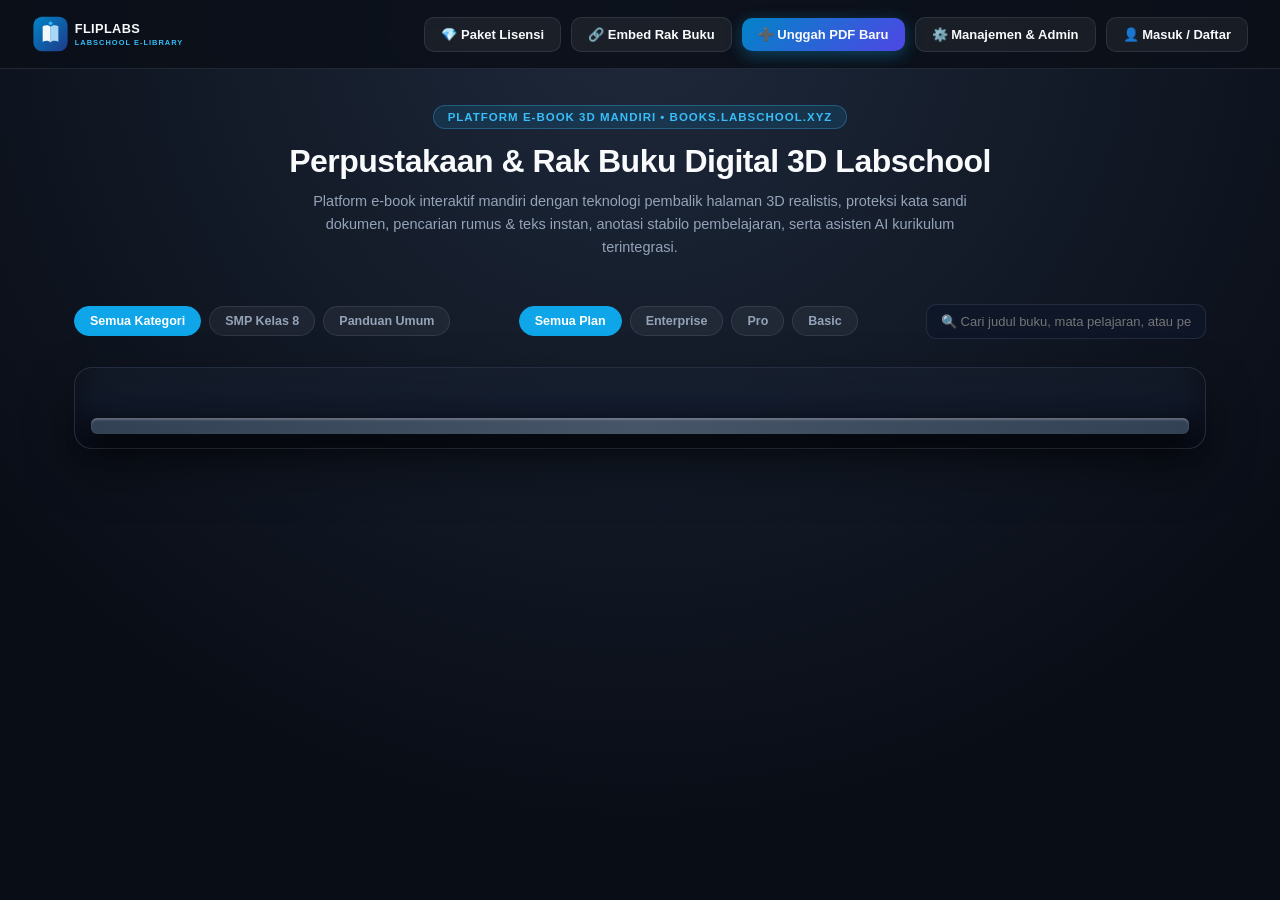
==== bookcase/index.html @ 1fd03205 "fix(viewer,auth): glitch-free 4-layer diagonal paper curl flip engine, add SD5 Matematika book (#p=6" ====
<!DOCTYPE html>
<html lang="id">
<head>
  <meta charset="UTF-8">
  <meta name="viewport" content="width=device-width, initial-scale=1.0">
  <title>FlipLabs — Rak Buku Digital 3D Interaktif Labschool (books.labschool.xyz)</title>
  <link rel="stylesheet" href="/bookcase/bookcase.css">
</head>
<body>

  <!-- Top Navbar -->
  <nav class="navbar">
    <div style="display:flex;align-items:center;gap:12px;">
      <img src="/viewer/assets/branding/labschool-logo.svg" alt="FlipLabs" style="height:40px;">
    </div>
    <div class="nav-actions">
      <button class="btn" onclick="document.getElementById('licenseModal').classList.add('open')">
        💎 Paket Lisensi
      </button>
      <button class="btn" onclick="openEmbedShelf()">
        🔗 Embed Rak Buku
      </button>
      <button class="btn btn-primary" onclick="triggerUploadBook()">
        ➕ Unggah PDF Baru
      </button>
      <a href="/admin" class="btn" id="navAdminBtn">
        ⚙️ Manajemen & Admin
      </a>
      <button id="navAuthBtn" class="btn" onclick="openAuthModal('login')">
        👤 Masuk / Daftar
      </button>
    </div>
  </nav>

  <!-- Hero Section -->
  <section class="hero">
    <span class="hero-tag">PLATFORM E-BOOK 3D MANDIRI • BOOKS.LABSCHOOL.XYZ</span>
    <h1>Perpustakaan & Rak Buku Digital 3D Labschool</h1>
    <p>
      Platform e-book interaktif mandiri dengan teknologi pembalik halaman 3D realistis, proteksi kata sandi dokumen,
      pencarian rumus & teks instan, anotasi stabilo pembelajaran, serta asisten AI kurikulum terintegrasi.
    </p>
  </section>

  <!-- Filter & Search Controls -->
  <section class="filter-bar">
    <div class="filter-pills">
      <button class="pill active" data-cat="ALL">Semua Kategori</button>
      <button class="pill" data-cat="SMP Kelas 8">SMP Kelas 8</button>
      <button class="pill" data-cat="Panduan Umum">Panduan Umum</button>
    </div>

    <div class="filter-pills">
      <button class="pill active" data-tier="ALL">Semua Plan</button>
      <button class="pill" data-tier="enterprise">Enterprise</button>
      <button class="pill" data-tier="pro">Pro</button>
      <button class="pill" data-tier="basic">Basic</button>
    </div>

    <div class="search-box">
      <input id="shelfSearch" type="text" placeholder="🔍 Cari judul buku, mata pelajaran, atau penulis...">
    </div>
  </section>

  <!-- 3D Virtual Bookshelf -->
  <main class="bookcase-container">
    <div id="shelfGrid" class="shelf-row"></div>
  </main>

  <!-- Login & Registration Modal -->
  <div id="authModal" class="modal-overlay">
    <div class="modal-box" style="max-width:440px;">
      <div style="display:flex;justify-content:space-between;align-items:center;margin-bottom:14px;">
        <h3 id="authModalTitle">👤 Masuk Akun FlipLabs</h3>
        <button class="btn" style="padding:4px 10px;" onclick="document.getElementById('authModal').classList.remove('open')">✕</button>
      </div>

      <div id="authRequirementBanner" style="display:none;margin-bottom:14px;padding:10px 12px;border-radius:9px;background:rgba(234,179,8,0.14);border:1px solid rgba(234,179,8,0.4);color:#fde047;font-size:12px;line-height:1.45;"></div>

      <!-- Auth Mode Switcher Tabs -->
      <div style="display:grid;grid-template-columns:1fr 1fr;gap:8px;margin-bottom:16px;">
        <button id="tabBtnLogin" class="btn btn-primary" style="justify-content:center;" onclick="switchAuthTab('login')">Masuk (Login)</button>
        <button id="tabBtnRegister" class="btn" style="justify-content:center;" onclick="switchAuthTab('register')">Daftar Baru</button>
      </div>

      <!-- Login Form -->
      <form id="loginForm">
        <div class="form-row">
          <label>Alamat Email</label>
          <input id="loginEmail" type="email" class="form-control" placeholder="labsdul@gmail.com" required>
        </div>
        <div class="form-row">
          <label>Kata Sandi</label>
          <input id="loginPassword" type="password" class="form-control" placeholder="••••••••" required>
        </div>
        <div id="loginStatus" style="font-size:12px;color:#f87171;margin-bottom:10px;"></div>
        <button type="submit" class="btn btn-primary" style="width:100%;justify-content:center;padding:11px;">
          🔐 Masuk ke FlipLabs
        </button>
      </form>

      <!-- Registration Form -->
      <form id="registerForm" style="display:none;">
        <div class="form-row">
          <label>Nama Lengkap</label>
          <input id="regName" type="text" class="form-control" placeholder="Nama Guru / Siswa" required>
        </div>
        <div class="form-row">
          <label>Alamat Email Sekolah / Pribadi</label>
          <input id="regEmail" type="email" class="form-control" placeholder="nama@labschool.sch.id" required>
        </div>
        <div style="display:grid;grid-template-columns:1fr 1fr;gap:10px;">
          <div class="form-row">
            <label>Peran (Role)</label>
            <select id="regRole" class="form-control">
              <option value="siswa">Siswa (Plan Basic)</option>
              <option value="guru">Guru / Pengajar (Plan Pro)</option>
            </select>
          </div>
          <div class="form-row">
            <label>Unit Labschool</label>
            <input id="regUnit" type="text" class="form-control" value="SMP Labschool Jakarta">
          </div>
        </div>
        <div class="form-row">
          <label>Kata Sandi (Minimal 6 Karakter)</label>
          <input id="regPassword" type="password" class="form-control" placeholder="Minimal 6 karakter" required>
        </div>
        <div id="regStatus" style="font-size:12px;color:#f87171;margin-bottom:10px;"></div>
        <button type="submit" class="btn btn-primary" style="width:100%;justify-content:center;padding:11px;">
          ✨ Daftar & Aktifkan Akun
        </button>
      </form>
    </div>
  </div>

  <!-- Upload & Convert PDF Modal -->
  <div id="uploadModal" class="modal-overlay">
    <div class="modal-box">
      <div style="display:flex;justify-content:space-between;align-items:center;margin-bottom:16px;">
        <h3>📤 Unggah PDF & Konversi ke Flipbook 3D</h3>
        <button class="btn" style="padding:4px 10px;" onclick="document.getElementById('uploadModal').classList.remove('open')">✕</button>
      </div>
      <form id="uploadForm">
        <div class="form-row">
          <label>File Dokumen PDF</label>
          <input id="pdfFile" type="file" accept="application/pdf" class="form-control" required>
        </div>
        <div class="form-row">
          <label>Judul Buku Digital</label>
          <input id="upTitle" type="text" class="form-control" placeholder="Contoh: Buku Paket Matematika SMP Kelas 8" required>
        </div>
        <div style="display:grid;grid-template-columns:1fr 1fr;gap:12px;">
          <div class="form-row">
            <label>Penulis / Tim Penyusun</label>
            <input id="upAuthor" type="text" class="form-control" value="Tim Guru Labschool">
          </div>
          <div class="form-row">
            <label>Kategori / Kelas</label>
            <input id="upCategory" type="text" class="form-control" value="SMP Kelas 8">
          </div>
        </div>
        <div style="display:grid;grid-template-columns:1fr 1fr;gap:12px;">
          <div class="form-row">
            <label>Mata Pelajaran</label>
            <input id="upSubject" type="text" class="form-control" value="Matematika">
          </div>
          <div class="form-row">
            <label>Tingkat Lisensi Fitur (Plan)</label>
            <select id="upTier" class="form-control">
              <option value="enterprise">ENTERPRISE (Full + AI Tutor + DRM)</option>
              <option value="pro">PRO (Guru + Stabilo + FlipShot + Download)</option>
              <option value="basic">BASIC (Siswa Baca 3D Standar - No Download)</option>
            </select>
          </div>
        </div>
        <div class="form-row">
          <label>🔒 Kata Sandi Proteksi Buku (Opsional — Kosongkan jika buku publik)</label>
          <input id="upPassword" type="text" class="form-control" placeholder="Contoh: UJIAN2026 (Kosongkan bila tanpa password)">
        </div>
        <div id="uploadStatus" style="font-size:12.5px;color:#38bdf8;margin:10px 0;"></div>
        <div style="display:flex;justify-content:flex-end;gap:10px;margin-top:14px;">
          <button type="button" class="btn" onclick="document.getElementById('uploadModal').classList.remove('open')">Batal</button>
          <button id="btnSubmitUpload" type="submit" class="btn btn-primary">🚀 Proses & Terbitkan Flipbook</button>
        </div>
      </form>
    </div>
  </div>

  <!-- Embed Modal -->
  <div id="embedModal" class="modal-overlay">
    <div class="modal-box">
      <div style="display:flex;justify-content:space-between;align-items:center;margin-bottom:14px;">
        <h3 id="embedModalTitle">🔗 Sematkan ke Moodle LMS</h3>
        <button class="btn" style="padding:4px 10px;" onclick="document.getElementById('embedModal').classList.remove('open')">✕</button>
      </div>
      <div class="form-row">
        <label>Tautan Langsung (Direct URL):</label>
        <input id="embedDirectUrl" type="text" class="form-control" readonly>
      </div>
      <div class="form-row">
        <label>Kode HTML Iframe (Moodle Page / Label / Book Resource):</label>
        <textarea id="embedIframeCode" class="form-control" rows="3" readonly style="font-family:monospace;color:#38bdf8;"></textarea>
      </div>
      <div style="display:flex;justify-content:flex-end;gap:8px;">
        <button class="btn btn-primary" onclick="navigator.clipboard.writeText(document.getElementById('embedIframeCode').value); alert('Kode Iframe berhasil disalin!')">
          📋 Salin Kode Iframe
        </button>
      </div>
    </div>
  </div>

  <!-- License Comparison Modal -->
  <div id="licenseModal" class="modal-overlay">
    <div class="modal-box" style="max-width:680px;">
      <div style="display:flex;justify-content:space-between;align-items:center;margin-bottom:12px;">
        <h3>💎 Matriks Lisensi Fitur FlipLabs</h3>
        <button class="btn" style="padding:4px 10px;" onclick="document.getElementById('licenseModal').classList.remove('open')">✕</button>
      </div>
      <table class="license-table">
        <thead>
          <tr>
            <th>Fitur Viewer & Platform</th>
            <th>BASIC</th>
            <th>PRO</th>
            <th>ENTERPRISE</th>
          </tr>
        </thead>
        <tbody>
          <tr><td>3D Page Flip + Efek Suara Kertas</td><td>✅ Ya</td><td>✅ Ya</td><td>✅ Ya</td></tr>
          <tr><td>Daftar Isi (TOC) & Galeri Thumbnail</td><td>✅ Ya</td><td>✅ Ya</td><td>✅ Ya</td></tr>
          <tr><td>Full-Text Search + Sorot Kata Kuning</td><td>✅ Ya</td><td>✅ Ya</td><td>✅ Ya</td></tr>
          <tr><td>Proteksi Buku dengan Kata Sandi</td><td>❌ Tidak</td><td>✅ Aktif</td><td>✅ Aktif</td></tr>
          <tr><td>Stabilo, Pena Coretan & Penanda Buku</td><td>❌ Terkunci</td><td>✅ Aktif</td><td>✅ Aktif</td></tr>
          <tr><td>FlipShot (Potong Gambar Halaman PNG)</td><td>❌ Terkunci</td><td>✅ Aktif</td><td>✅ Aktif</td></tr>
          <tr><td>Download PDF Asli & Cetak Dokumen</td><td>❌ Dinonaktifkan</td><td>✅ Aktif</td><td>✅ Aktif + DRM</td></tr>
          <tr><td>AI Book Tutor (Tanya Jawab Isi Buku)</td><td>❌ Terkunci</td><td>❌ Terkunci</td><td>✅ Aktif (Unlimited)</td></tr>
          <tr><td>Domain Whitelist Lock (*.labschool.xyz)</td><td>❌ Publik</td><td>🟡 Standar</td><td>✅ Ketat + Watermark</td></tr>
        </tbody>
      </table>
    </div>
  </div>

  <script src="/bookcase/bookcase.js"></script>
</body>
</html>
---- bookcase/bookcase.css ----
:root {
  --bg-main: #0b0f19;
  --card-bg: rgba(30, 41, 59, 0.72);
  --border-subtle: rgba(148, 163, 184, 0.16);
  --text-light: #f8fafc;
  --text-dim: #94a3b8;
  --brand-primary: #0ea5e9;
  --brand-secondary: #6366f1;
}

* {
  box-sizing: border-box;
  margin: 0;
  padding: 0;
}

body {
  background: radial-gradient(circle at 50% 0%, #1e293b 0%, #090d16 75%);
  color: var(--text-light);
  font-family: 'Inter', -apple-system, BlinkMacSystemFont, 'Segoe UI', Roboto, sans-serif;
  min-height: 100vh;
}

/* Navbar */
.navbar {
  position: sticky;
  top: 0;
  z-index: 100;
  background: rgba(11, 15, 25, 0.88);
  backdrop-filter: blur(14px);
  border-bottom: 1px solid var(--border-subtle);
  padding: 14px 32px;
  display: flex;
  align-items: center;
  justify-content: space-between;
  flex-wrap: wrap;
  gap: 14px;
}

.nav-actions {
  display: flex;
  align-items: center;
  gap: 10px;
}

.btn {
  background: rgba(255,255,255,0.06);
  border: 1px solid var(--border-subtle);
  color: var(--text-light);
  padding: 9px 16px;
  border-radius: 10px;
  font-size: 13px;
  font-weight: 600;
  cursor: pointer;
  display: inline-flex;
  align-items: center;
  gap: 8px;
  transition: all 0.2s;
  text-decoration: none;
}
.btn:hover {
  border-color: var(--brand-primary);
  background: rgba(14, 165, 233, 0.15);
}
.btn-primary {
  background: linear-gradient(135deg, #0284c7, #4f46e5);
  border: none;
  box-shadow: 0 4px 16px rgba(14, 165, 233, 0.35);
}
.btn-primary:hover {
  opacity: 0.94;
  transform: translateY(-1px);
}

/* Hero Banner */
.hero {
  max-width: 1240px;
  margin: 0 auto;
  padding: 36px 24px 20px;
  text-align: center;
}
.hero-tag {
  display: inline-block;
  padding: 5px 14px;
  border-radius: 999px;
  font-size: 11.5px;
  font-weight: 700;
  letter-spacing: 1px;
  background: rgba(14, 165, 233, 0.14);
  color: #38bdf8;
  border: 1px solid rgba(56, 189, 248, 0.3);
  margin-bottom: 14px;
}
.hero h1 {
  font-size: 32px;
  font-weight: 800;
  letter-spacing: -0.5px;
  margin-bottom: 10px;
}
.hero p {
  color: var(--text-dim);
  max-width: 680px;
  margin: 0 auto 24px;
  font-size: 14.5px;
  line-height: 1.6;
}

/* Filter & Search Bar */
.filter-bar {
  max-width: 1180px;
  margin: 0 auto 28px;
  padding: 0 24px;
  display: flex;
  align-items: center;
  justify-content: space-between;
  flex-wrap: wrap;
  gap: 12px;
}

.filter-pills {
  display: flex;
  gap: 8px;
  flex-wrap: wrap;
}
.pill {
  background: rgba(255,255,255,0.05);
  border: 1px solid var(--border-subtle);
  color: var(--text-dim);
  padding: 7px 15px;
  border-radius: 999px;
  font-size: 12.5px;
  font-weight: 600;
  cursor: pointer;
  transition: all 0.2s;
}
.pill.active, .pill:hover {
  background: var(--brand-primary);
  color: #fff;
  border-color: var(--brand-primary);
}

.search-box {
  position: relative;
  min-width: 280px;
}
.search-box input {
  width: 100%;
  background: rgba(15, 23, 42, 0.85);
  border: 1px solid var(--border-subtle);
  color: #fff;
  padding: 9px 14px;
  border-radius: 10px;
  font-size: 13px;
  outline: none;
}
.search-box input:focus {
  border-color: var(--brand-primary);
}

/* 3D Virtual Bookshelf Container */
.bookcase-container {
  max-width: 1180px;
  margin: 0 auto 60px;
  padding: 0 24px;
}

.shelf-row {
  position: relative;
  background: linear-gradient(180deg, rgba(30, 41, 59, 0.35) 0%, rgba(15, 23, 42, 0.78) 100%);
  border: 1px solid var(--border-subtle);
  border-radius: 18px;
  padding: 36px 32px 44px;
  display: grid;
  grid-template-columns: repeat(auto-fill, minmax(230px, 1fr));
  gap: 32px;
  box-shadow: inset 0 -18px 32px rgba(0,0,0,0.45), 0 20px 50px rgba(0,0,0,0.4);
}

/* Realistic Wooden/Metallic 3D Shelf Ledge at Bottom */
.shelf-row::after {
  content: "";
  position: absolute;
  left: 16px;
  right: 16px;
  bottom: 14px;
  height: 16px;
  background: linear-gradient(90deg, #334155 0%, #475569 50%, #334155 100%);
  border-radius: 6px;
  box-shadow: 0 10px 22px rgba(0,0,0,0.85), inset 0 2px 2px rgba(255,255,255,0.22);
}

/* 3D Book Card on Shelf */
.book-item {
  display: flex;
  flex-direction: column;
  align-items: center;
  position: relative;
  z-index: 2;
}

.book-3d-wrap {
  width: 168px;
  height: 238px;
  perspective: 1000px;
  margin-bottom: 16px;
  cursor: pointer;
}

.book-3d-cover {
  width: 100%;
  height: 100%;
  position: relative;
  transform-style: preserve-3d;
  transform: rotateY(-12deg);
  transition: transform 0.35s cubic-bezier(0.22, 1, 0.36, 1), box-shadow 0.35s ease;
  box-shadow: -10px 12px 24px rgba(0,0,0,0.65);
  border-radius: 3px 6px 6px 3px;
}

.book-3d-wrap:hover .book-3d-cover {
  transform: rotateY(0deg) translateY(-8px) scale(1.04);
  box-shadow: 0 20px 38px rgba(14, 165, 233, 0.35);
}

.book-3d-cover img {
  width: 100%;
  height: 100%;
  object-fit: cover;
  border-radius: 3px 6px 6px 3px;
  border: 1px solid rgba(255,255,255,0.18);
  display: block;
}

/* Book Spine & Pages 3D Edge */
.book-3d-cover::before {
  content: "";
  position: absolute;
  top: 0;
  bottom: 0;
  left: 0;
  width: 12px;
  background: linear-gradient(90deg, rgba(0,0,0,0.55), rgba(255,255,255,0.18), transparent);
  z-index: 3;
  border-radius: 3px 0 0 3px;
}
.book-3d-cover::after {
  content: "";
  position: absolute;
  top: 3px;
  bottom: 3px;
  right: -7px;
  width: 7px;
  background: repeating-linear-gradient(to right, #f8fafc 0px, #cbd5e1 1px, #e2e8f0 2px);
  border-radius: 0 2px 2px 0;
  box-shadow: 2px 0 5px rgba(0,0,0,0.4);
}

.tier-pill {
  position: absolute;
  top: 10px;
  right: 10px;
  font-size: 9.5px;
  font-weight: 800;
  padding: 3px 8px;
  border-radius: 999px;
  text-transform: uppercase;
  color: #fff;
  z-index: 5;
  box-shadow: 0 2px 8px rgba(0,0,0,0.45);
}
.tier-pill.basic { background: #64748b; }
.tier-pill.pro { background: linear-gradient(135deg, #0284c7, #2563eb); }
.tier-pill.enterprise { background: linear-gradient(135deg, #7c3aed, #db2777); }

.book-meta {
  text-align: center;
  width: 100%;
}
.book-meta h3 {
  font-size: 14px;
  font-weight: 700;
  line-height: 1.35;
  margin-bottom: 4px;
  display: -webkit-box;
  -webkit-line-clamp: 2;
  -webkit-box-orient: vertical;
  overflow: hidden;
}
.book-meta p {
  font-size: 11.5px;
  color: var(--text-dim);
  margin-bottom: 10px;
}

.book-card-btns {
  display: flex;
  gap: 6px;
  justify-content: center;
}
.mini-btn {
  padding: 6px 12px;
  border-radius: 8px;
  font-size: 11.5px;
  font-weight: 600;
  cursor: pointer;
  border: 1px solid var(--border-subtle);
  background: rgba(255,255,255,0.06);
  color: #fff;
  text-decoration: none;
  transition: all 0.18s;
}
.mini-btn.read {
  background: var(--brand-primary);
  border-color: var(--brand-primary);
}
.mini-btn:hover {
  transform: translateY(-1px);
  opacity: 0.92;
}

/* Modals */
.modal-overlay {
  position: fixed;
  inset: 0;
  background: rgba(0,0,0,0.72);
  backdrop-filter: blur(5px);
  z-index: 300;
  display: none;
  align-items: center;
  justify-content: center;
  padding: 16px;
}
.modal-overlay.open {
  display: flex;
}
.modal-box {
  background: #1e293b;
  border: 1px solid var(--border-subtle);
  border-radius: 16px;
  width: 100%;
  max-width: 560px;
  padding: 24px;
  box-shadow: 0 25px 60px rgba(0,0,0,0.65);
}
.form-row {
  margin-bottom: 14px;
}
.form-row label {
  display: block;
  font-size: 12px;
  font-weight: 600;
  color: var(--text-dim);
  margin-bottom: 6px;
}
.form-control {
  width: 100%;
  background: #0f172a;
  border: 1px solid var(--border-subtle);
  color: #fff;
  padding: 10px 12px;
  border-radius: 8px;
  font-size: 13px;
  outline: none;
}
.form-control:focus {
  border-color: var(--brand-primary);
}

/* License Table inside Modal */
.license-table {
  width: 100%;
  border-collapse: collapse;
  font-size: 12.5px;
  margin-top: 10px;
}
.license-table th, .license-table td {
  border-bottom: 1px solid var(--border-subtle);
  padding: 9px 8px;
  text-align: left;
}
.license-table th {
  color: #38bdf8;
}
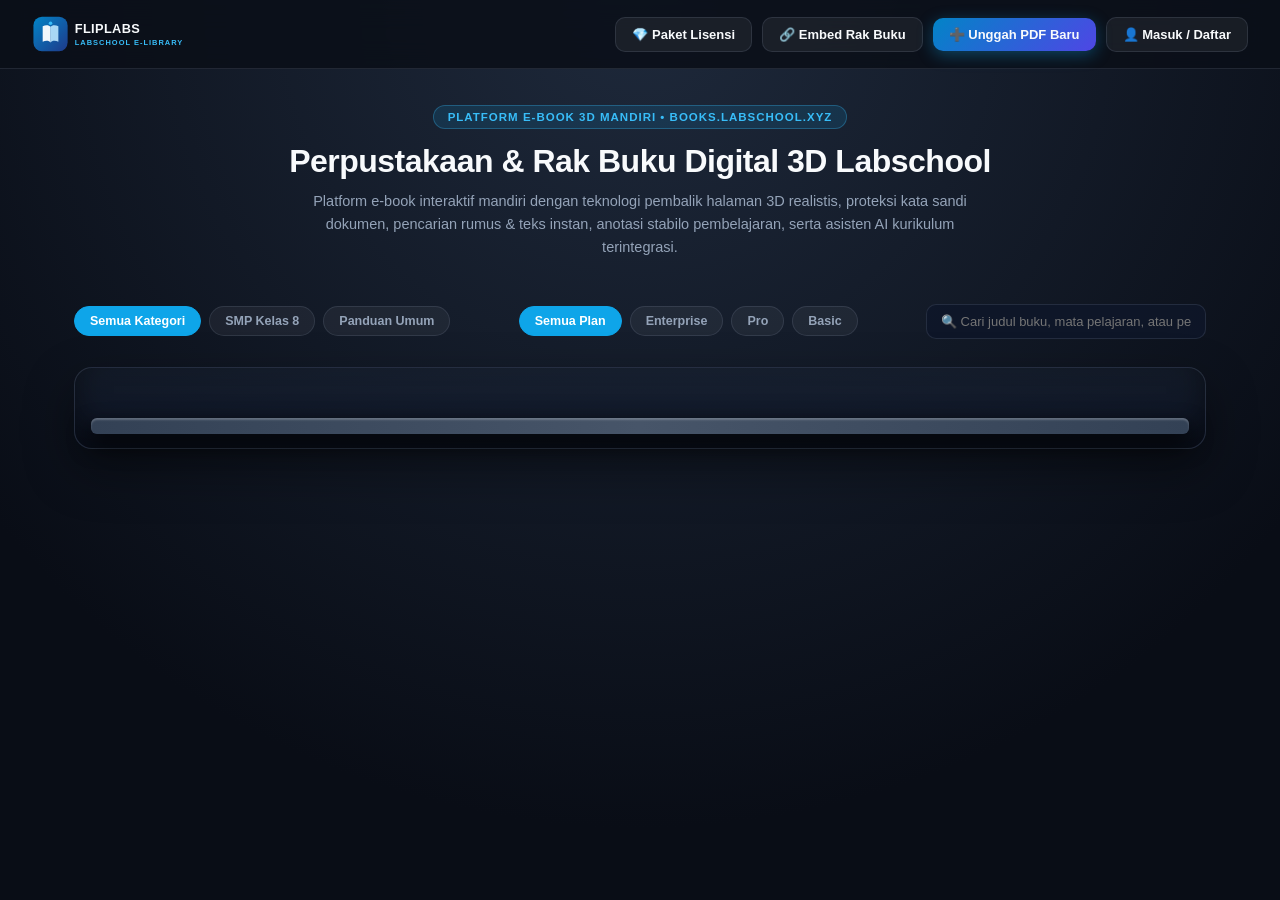
==== commit b48141a3: "security(ui): hide public admin link until logged in and remove exposed credentials from /admin UI" ====
--- a/bookcase/index.html
+++ b/bookcase/index.html
@@ -4,7 +4,7 @@
   <meta charset="UTF-8">
   <meta name="viewport" content="width=device-width, initial-scale=1.0">
   <title>FlipLabs — Rak Buku Digital 3D Interaktif Labschool (books.labschool.xyz)</title>
-  <link rel="stylesheet" href="/bookcase/bookcase.css">
+  <link rel="stylesheet" href="/bookcase/bookcase.css?v=2.2">
 </head>
 <body>
 
@@ -23,8 +23,8 @@
       <button class="btn btn-primary" onclick="triggerUploadBook()">
         ➕ Unggah PDF Baru
       </button>
-      <a href="/admin" class="btn" id="navAdminBtn">
-        ⚙️ Manajemen & Admin
+      <a href="/admin" class="btn" id="navAdminBtn" style="display:none;">
+        ⚙️ Panel Manajemen
       </a>
       <button id="navAuthBtn" class="btn" onclick="openAuthModal('login')">
         👤 Masuk / Daftar
@@ -87,7 +87,7 @@
       <form id="loginForm">
         <div class="form-row">
           <label>Alamat Email</label>
-          <input id="loginEmail" type="email" class="form-control" placeholder="labsdul@gmail.com" required>
+          <input id="loginEmail" type="email" class="form-control" placeholder="Masukkan email terdaftar..." required>
         </div>
         <div class="form-row">
           <label>Kata Sandi</label>
@@ -241,6 +241,6 @@
     </div>
   </div>
 
-  <script src="/bookcase/bookcase.js"></script>
+  <script src="/bookcase/bookcase.js?v=2.5"></script>
 </body>
 </html>
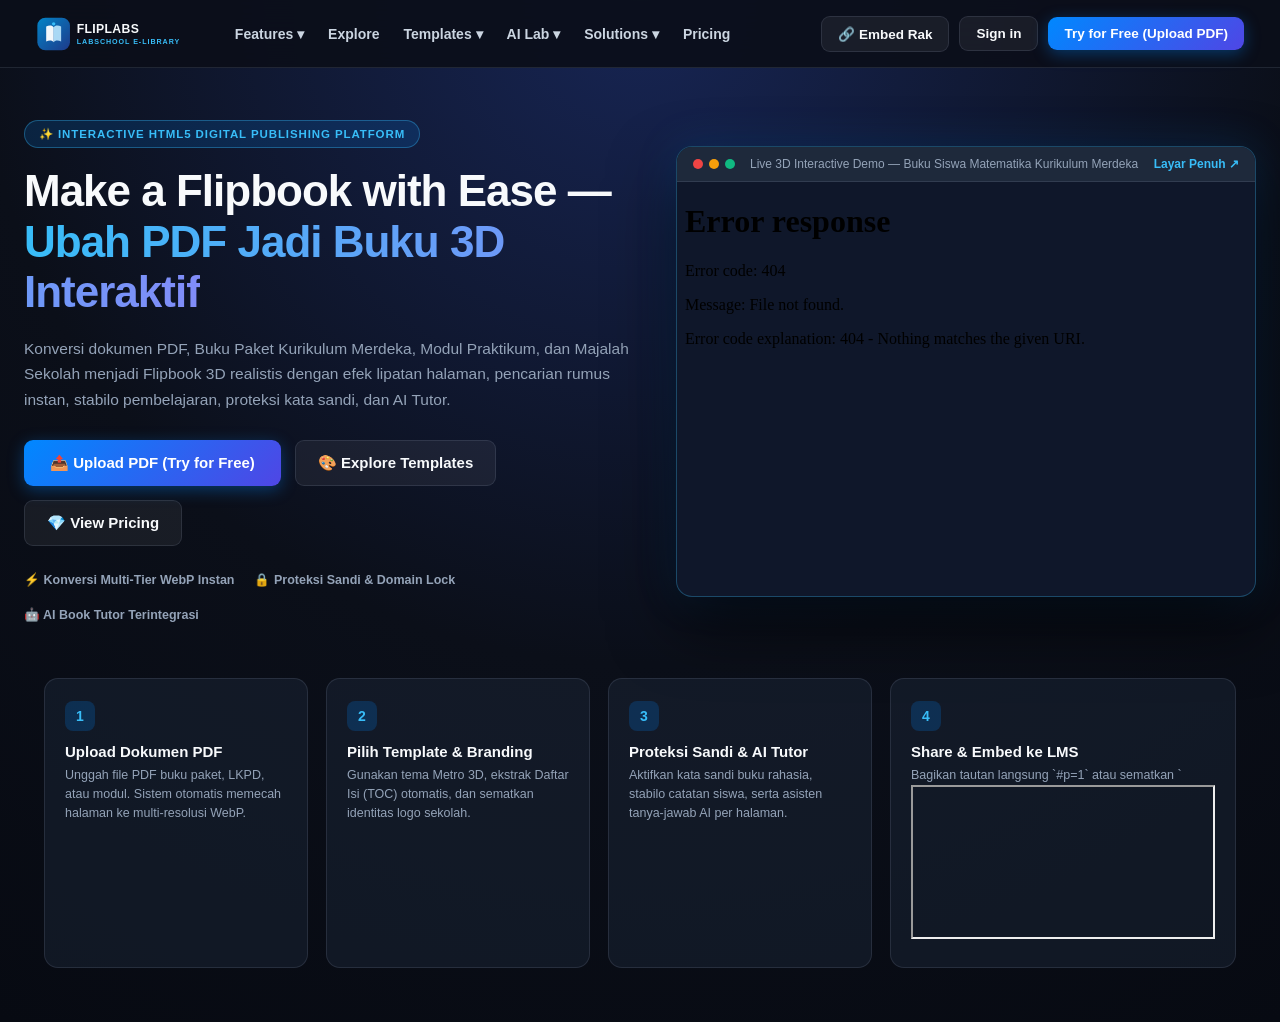
==== commit d63e4a04: "feat(landing,pricing,templates): build complete Landing Page (/), Pricing Page (/pricing), and Templ" ====
--- a/bookcase/index.html
+++ b/bookcase/index.html
@@ -3,69 +3,198 @@
 <head>
   <meta charset="UTF-8">
   <meta name="viewport" content="width=device-width, initial-scale=1.0">
-  <title>FlipLabs — Rak Buku Digital 3D Interaktif Labschool (books.labschool.xyz)</title>
-  <link rel="stylesheet" href="/bookcase/bookcase.css?v=2.2">
+  <title>FlipLabs — Interactive HTML5 Digital Publishing & 3D Flipbook Platform</title>
+  <link rel="stylesheet" href="/bookcase/bookcase.css?v=3.0">
 </head>
 <body>
 
-  <!-- Top Navbar -->
+  <!-- Top Navigation Bar (Matching Reference Structure) -->
   <nav class="navbar">
-    <div style="display:flex;align-items:center;gap:12px;">
-      <img src="/viewer/assets/branding/labschool-logo.svg" alt="FlipLabs" style="height:40px;">
-    </div>
+    <div class="nav-left">
+      <a href="/" style="display:flex;align-items:center;gap:10px;text-decoration:none;">
+        <img src="/viewer/assets/branding/labschool-logo.svg" alt="FlipLabs" style="height:38px;">
+      </a>
+      <div class="nav-menu">
+        <a href="#features">Features ▾</a>
+        <a href="#explore">Explore</a>
+        <a href="/templates">Templates ▾</a>
+        <a href="#ai-lab">AI Lab ▾</a>
+        <a href="#solutions">Solutions ▾</a>
+        <a href="/pricing">Pricing</a>
+      </div>
+    </div>
+
     <div class="nav-actions">
-      <button class="btn" onclick="document.getElementById('licenseModal').classList.add('open')">
-        💎 Paket Lisensi
-      </button>
       <button class="btn" onclick="openEmbedShelf()">
-        🔗 Embed Rak Buku
-      </button>
-      <button class="btn btn-primary" onclick="triggerUploadBook()">
-        ➕ Unggah PDF Baru
+        🔗 Embed Rak
       </button>
       <a href="/admin" class="btn" id="navAdminBtn" style="display:none;">
         ⚙️ Panel Manajemen
       </a>
       <button id="navAuthBtn" class="btn" onclick="openAuthModal('login')">
-        👤 Masuk / Daftar
+        Sign in
       </button>
+      <button class="btn btn-primary" onclick="triggerUploadBook()">
+        Try for Free (Upload PDF)
+      </button>
     </div>
   </nav>
 
-  <!-- Hero Section -->
-  <section class="hero">
-    <span class="hero-tag">PLATFORM E-BOOK 3D MANDIRI • BOOKS.LABSCHOOL.XYZ</span>
-    <h1>Perpustakaan & Rak Buku Digital 3D Labschool</h1>
-    <p>
-      Platform e-book interaktif mandiri dengan teknologi pembalik halaman 3D realistis, proteksi kata sandi dokumen,
-      pencarian rumus & teks instan, anotasi stabilo pembelajaran, serta asisten AI kurikulum terintegrasi.
-    </p>
+  <!-- Hero Split Section -->
+  <section class="landing-hero">
+    <div>
+      <span class="hero-tag">✨ INTERACTIVE HTML5 DIGITAL PUBLISHING PLATFORM</span>
+      <h1>Make a Flipbook with Ease — <span>Ubah PDF Jadi Buku 3D Interaktif</span></h1>
+      <p>
+        Konversi dokumen PDF, Buku Paket Kurikulum Merdeka, Modul Praktikum, dan Majalah Sekolah
+        menjadi Flipbook 3D realistis dengan efek lipatan halaman, pencarian rumus instan,
+        stabilo pembelajaran, proteksi kata sandi, dan AI Tutor.
+      </p>
+      <div class="hero-cta-row">
+        <button class="btn btn-primary" style="padding:13px 26px;font-size:15px;" onclick="triggerUploadBook()">
+          📤 Upload PDF (Try for Free)
+        </button>
+        <a href="/templates" class="btn" style="padding:13px 22px;font-size:15px;">
+          🎨 Explore Templates
+        </a>
+        <a href="/pricing" class="btn" style="padding:13px 22px;font-size:15px;">
+          💎 View Pricing
+        </a>
+      </div>
+      <div class="hero-trust-row">
+        <span>⚡ Konversi Multi-Tier WebP Instan</span>
+        <span>🔒 Proteksi Sandi & Domain Lock</span>
+        <span>🤖 AI Book Tutor Terintegrasi</span>
+      </div>
+    </div>
+
+    <!-- Live Interactive 3D Flipbook Preview Stage -->
+    <div class="hero-preview-frame">
+      <div class="frame-topbar">
+        <div class="frame-dots">
+          <i style="background:#ef4444;"></i>
+          <i style="background:#f59e0b;"></i>
+          <i style="background:#10b981;"></i>
+        </div>
+        <span>Live 3D Interactive Demo — Buku Siswa Matematika Kurikulum Merdeka</span>
+        <a href="/view/sd5-matematika-kurmer#p=6" style="color:#38bdf8;text-decoration:none;font-weight:700;">Layar Penuh ↗</a>
+      </div>
+      <iframe src="/view/sd5-matematika-kurmer#p=6" width="100%" height="410" frameborder="0" allowfullscreen></iframe>
+    </div>
   </section>
 
-  <!-- Filter & Search Controls -->
-  <section class="filter-bar">
-    <div class="filter-pills">
-      <button class="pill active" data-cat="ALL">Semua Kategori</button>
-      <button class="pill" data-cat="SMP Kelas 8">SMP Kelas 8</button>
-      <button class="pill" data-cat="Panduan Umum">Panduan Umum</button>
-    </div>
-
-    <div class="filter-pills">
-      <button class="pill active" data-tier="ALL">Semua Plan</button>
-      <button class="pill" data-tier="enterprise">Enterprise</button>
-      <button class="pill" data-tier="pro">Pro</button>
-      <button class="pill" data-tier="basic">Basic</button>
-    </div>
-
-    <div class="search-box">
-      <input id="shelfSearch" type="text" placeholder="🔍 Cari judul buku, mata pelajaran, atau penulis...">
+  <!-- 4-Step How It Works -->
+  <section id="solutions" class="steps-section">
+    <div class="steps-grid">
+      <div class="step-card">
+        <div class="step-num">1</div>
+        <h3>Upload Dokumen PDF</h3>
+        <p>Unggah file PDF buku paket, LKPD, atau modul. Sistem otomatis memecah halaman ke multi-resolusi WebP.</p>
+      </div>
+      <div class="step-card">
+        <div class="step-num">2</div>
+        <h3>Pilih Template & Branding</h3>
+        <p>Gunakan tema Metro 3D, ekstrak Daftar Isi (TOC) otomatis, dan sematkan identitas logo sekolah.</p>
+      </div>
+      <div class="step-card">
+        <div class="step-num">3</div>
+        <h3>Proteksi Sandi & AI Tutor</h3>
+        <p>Aktifkan kata sandi buku rahasia, stabilo catatan siswa, serta asisten tanya-jawab AI per halaman.</p>
+      </div>
+      <div class="step-card">
+        <div class="step-num">4</div>
+        <h3>Share & Embed ke LMS</h3>
+        <p>Bagikan tautan langsung `#p=1` atau sematkan `<iframe ...>` Rak Buku 3D ke Moodle LMS Labschool.</p>
+      </div>
     </div>
   </section>
 
-  <!-- 3D Virtual Bookshelf -->
-  <main class="bookcase-container">
-    <div id="shelfGrid" class="shelf-row"></div>
-  </main>
+  <!-- Explore Virtual Bookcase Section -->
+  <section id="explore">
+    <div class="section-head">
+      <h2>Explore Interactive 3D Virtual Bookcase</h2>
+      <p>Jelajahi katalog buku digital Kurikulum Merdeka, modul praktikum laboratorium, dan panduan siswa.</p>
+    </div>
+
+    <div class="filter-bar">
+      <div class="filter-pills">
+        <button class="pill active" data-cat="ALL">Semua Kategori</button>
+        <button class="pill" data-cat="SMP Kelas 8">SMP Kelas 8</button>
+        <button class="pill" data-cat="Panduan Umum">Panduan Umum</button>
+      </div>
+
+      <div class="filter-pills">
+        <button class="pill active" data-tier="ALL">Semua Plan</button>
+        <button class="pill" data-tier="enterprise">Enterprise</button>
+        <button class="pill" data-tier="pro">Pro</button>
+        <button class="pill" data-tier="basic">Basic</button>
+      </div>
+
+      <div class="search-box">
+        <input id="shelfSearch" type="text" placeholder="🔍 Cari judul buku, mata pelajaran, atau penulis...">
+      </div>
+    </div>
+
+    <main class="bookcase-container">
+      <div id="shelfGrid" class="shelf-row"></div>
+    </main>
+  </section>
+
+  <!-- Core Features & AI Lab Section -->
+  <section id="features" class="features-section">
+    <div class="section-head" id="ai-lab">
+      <h2>Powerful Features for Modern Digital Publishing</h2>
+      <p>Dirancang khusus untuk kebutuhan akademik, perpustakaan digital sekolah, dan publikasi interaktif.</p>
+    </div>
+    <div class="features-grid">
+      <div class="feat-card">
+        <div class="feat-icon">📖</div>
+        <h3>4-Layer Diagonal Paper Curl</h3>
+        <p>Animasi lipatan kertas 3D realistis 60 FPS lengkap dengan efek suara lembaran kertas Web Audio API dan bayangan silinder.</p>
+      </div>
+      <div class="feat-card">
+        <div class="feat-icon">🔍</div>
+        <h3>Full-Text OCR & Yellow Highlight</h3>
+        <p>Cari kata kunci atau rumus matematika di ratusan halaman secara instan dengan penanda sorot kuning otomatis di lokasi kata.</p>
+      </div>
+      <div class="feat-card">
+        <div class="feat-icon">🔒</div>
+        <h3>Password Protected Books & DRM</h3>
+        <p>Kunci buku ujian atau modul eksklusif dengan kata sandi terenkripsi, pembatasan domain iframe, dan watermark dinamis.</p>
+      </div>
+      <div class="feat-card">
+        <div class="feat-icon">🖍️</div>
+        <h3>Highlighter, Notes & FlipShot</h3>
+        <p>Siswa dan guru dapat memberi stabilo kuning, coretan pena, menandai halaman penting, dan mengunduh potongan gambar FlipShot.</p>
+      </div>
+      <div class="feat-card">
+        <div class="feat-icon">🤖</div>
+        <h3>AI Book Tutor (RAG Context)</h3>
+        <p>Tanyakan isi bab atau rumus langsung pada asisten AI di panel samping yang menjawab lengkap dengan rujukan nomor halaman.</p>
+      </div>
+      <div class="feat-card">
+        <div class="feat-icon">🎨</div>
+        <h3>90+ Templates & Virtual Shelf</h3>
+        <p>Koleksi template siap pakai untuk buku paket, LKPD, majalah sekolah, dan rak buku 3D yang siap di-embed ke Moodle LMS.</p>
+      </div>
+    </div>
+  </section>
+
+  <!-- Footer -->
+  <footer class="site-footer">
+    <div class="footer-inner">
+      <div style="display:flex;align-items:center;gap:12px;">
+        <img src="/viewer/assets/branding/labschool-logo.svg" alt="FlipLabs" style="height:34px;">
+        <span style="font-size:13px;color:var(--text-dim);">© 2026 FlipLabs Digital Publishing Platform • books.labschool.xyz</span>
+      </div>
+      <div style="display:flex;gap:20px;font-size:13.5px;">
+        <a href="/" style="color:#cbd5e1;text-decoration:none;">Home</a>
+        <a href="/templates" style="color:#cbd5e1;text-decoration:none;">Templates</a>
+        <a href="/pricing" style="color:#cbd5e1;text-decoration:none;">Pricing</a>
+        <a href="#explore" style="color:#cbd5e1;text-decoration:none;">Explore Bookcase</a>
+      </div>
+    </div>
+  </footer>
 
   <!-- Login & Registration Modal -->
   <div id="authModal" class="modal-overlay">
@@ -77,7 +206,6 @@
 
       <div id="authRequirementBanner" style="display:none;margin-bottom:14px;padding:10px 12px;border-radius:9px;background:rgba(234,179,8,0.14);border:1px solid rgba(234,179,8,0.4);color:#fde047;font-size:12px;line-height:1.45;"></div>
 
-      <!-- Auth Mode Switcher Tabs -->
       <div style="display:grid;grid-template-columns:1fr 1fr;gap:8px;margin-bottom:16px;">
         <button id="tabBtnLogin" class="btn btn-primary" style="justify-content:center;" onclick="switchAuthTab('login')">Masuk (Login)</button>
         <button id="tabBtnRegister" class="btn" style="justify-content:center;" onclick="switchAuthTab('register')">Daftar Baru</button>
@@ -210,37 +338,6 @@
     </div>
   </div>
 
-  <!-- License Comparison Modal -->
-  <div id="licenseModal" class="modal-overlay">
-    <div class="modal-box" style="max-width:680px;">
-      <div style="display:flex;justify-content:space-between;align-items:center;margin-bottom:12px;">
-        <h3>💎 Matriks Lisensi Fitur FlipLabs</h3>
-        <button class="btn" style="padding:4px 10px;" onclick="document.getElementById('licenseModal').classList.remove('open')">✕</button>
-      </div>
-      <table class="license-table">
-        <thead>
-          <tr>
-            <th>Fitur Viewer & Platform</th>
-            <th>BASIC</th>
-            <th>PRO</th>
-            <th>ENTERPRISE</th>
-          </tr>
-        </thead>
-        <tbody>
-          <tr><td>3D Page Flip + Efek Suara Kertas</td><td>✅ Ya</td><td>✅ Ya</td><td>✅ Ya</td></tr>
-          <tr><td>Daftar Isi (TOC) & Galeri Thumbnail</td><td>✅ Ya</td><td>✅ Ya</td><td>✅ Ya</td></tr>
-          <tr><td>Full-Text Search + Sorot Kata Kuning</td><td>✅ Ya</td><td>✅ Ya</td><td>✅ Ya</td></tr>
-          <tr><td>Proteksi Buku dengan Kata Sandi</td><td>❌ Tidak</td><td>✅ Aktif</td><td>✅ Aktif</td></tr>
-          <tr><td>Stabilo, Pena Coretan & Penanda Buku</td><td>❌ Terkunci</td><td>✅ Aktif</td><td>✅ Aktif</td></tr>
-          <tr><td>FlipShot (Potong Gambar Halaman PNG)</td><td>❌ Terkunci</td><td>✅ Aktif</td><td>✅ Aktif</td></tr>
-          <tr><td>Download PDF Asli & Cetak Dokumen</td><td>❌ Dinonaktifkan</td><td>✅ Aktif</td><td>✅ Aktif + DRM</td></tr>
-          <tr><td>AI Book Tutor (Tanya Jawab Isi Buku)</td><td>❌ Terkunci</td><td>❌ Terkunci</td><td>✅ Aktif (Unlimited)</td></tr>
-          <tr><td>Domain Whitelist Lock (*.labschool.xyz)</td><td>❌ Publik</td><td>🟡 Standar</td><td>✅ Ketat + Watermark</td></tr>
-        </tbody>
-      </table>
-    </div>
-  </div>
-
-  <script src="/bookcase/bookcase.js?v=2.5"></script>
+  <script src="/bookcase/bookcase.js?v=3.0"></script>
 </body>
 </html>
--- a/bookcase/bookcase.css
+++ b/bookcase/bookcase.css
@@ -4,7 +4,7 @@
   --border-subtle: rgba(148, 163, 184, 0.16);
   --text-light: #f8fafc;
   --text-dim: #94a3b8;
-  --brand-primary: #0ea5e9;
+  --brand-primary: #0088ff;
   --brand-secondary: #6366f1;
 }
 
@@ -14,27 +14,54 @@
   padding: 0;
 }
 
+html {
+  scroll-behavior: smooth;
+}
+
 body {
-  background: radial-gradient(circle at 50% 0%, #1e293b 0%, #090d16 75%);
+  background: radial-gradient(circle at 50% 0%, #172554 0%, #0b0f19 55%, #070a12 100%);
   color: var(--text-light);
   font-family: 'Inter', -apple-system, BlinkMacSystemFont, 'Segoe UI', Roboto, sans-serif;
   min-height: 100vh;
 }
 
-/* Navbar */
+/* Unified Top Navigation Bar */
 .navbar {
   position: sticky;
   top: 0;
   z-index: 100;
-  background: rgba(11, 15, 25, 0.88);
-  backdrop-filter: blur(14px);
+  background: rgba(11, 15, 25, 0.92);
+  backdrop-filter: blur(16px);
   border-bottom: 1px solid var(--border-subtle);
-  padding: 14px 32px;
+  height: 68px;
+  padding: 0 36px;
   display: flex;
   align-items: center;
   justify-content: space-between;
-  flex-wrap: wrap;
-  gap: 14px;
+  gap: 16px;
+}
+
+.nav-left {
+  display: flex;
+  align-items: center;
+  gap: 36px;
+}
+
+.nav-menu {
+  display: flex;
+  align-items: center;
+  gap: 24px;
+}
+
+.nav-menu a {
+  color: #cbd5e1;
+  text-decoration: none;
+  font-size: 14px;
+  font-weight: 600;
+  transition: color 0.18s;
+}
+.nav-menu a:hover {
+  color: #38bdf8;
 }
 
 .nav-actions {
@@ -48,8 +75,8 @@
   border: 1px solid var(--border-subtle);
   color: var(--text-light);
   padding: 9px 16px;
-  border-radius: 10px;
-  font-size: 13px;
+  border-radius: 9px;
+  font-size: 13.5px;
   font-weight: 600;
   cursor: pointer;
   display: inline-flex;
@@ -60,49 +87,168 @@
 }
 .btn:hover {
   border-color: var(--brand-primary);
-  background: rgba(14, 165, 233, 0.15);
+  background: rgba(0, 136, 255, 0.15);
 }
 .btn-primary {
-  background: linear-gradient(135deg, #0284c7, #4f46e5);
+  background: linear-gradient(135deg, #0088ff, #4f46e5);
   border: none;
-  box-shadow: 0 4px 16px rgba(14, 165, 233, 0.35);
+  color: #fff;
+  font-weight: 700;
+  box-shadow: 0 4px 16px rgba(0, 136, 255, 0.35);
 }
 .btn-primary:hover {
-  opacity: 0.94;
+  opacity: 0.95;
   transform: translateY(-1px);
 }
 
-/* Hero Banner */
-.hero {
-  max-width: 1240px;
+/* Landing Hero Split Section */
+.landing-hero {
+  max-width: 1280px;
   margin: 0 auto;
-  padding: 36px 24px 20px;
-  text-align: center;
-}
+  padding: 52px 24px 44px;
+  display: grid;
+  grid-template-columns: 1.05fr 1fr;
+  gap: 42px;
+  align-items: center;
+}
+
 .hero-tag {
   display: inline-block;
-  padding: 5px 14px;
+  padding: 6px 14px;
   border-radius: 999px;
   font-size: 11.5px;
+  font-weight: 800;
+  letter-spacing: 0.9px;
+  background: rgba(0, 136, 255, 0.16);
+  color: #38bdf8;
+  border: 1px solid rgba(56, 189, 248, 0.35);
+  margin-bottom: 18px;
+}
+
+.landing-hero h1 {
+  font-size: 44px;
+  font-weight: 900;
+  line-height: 1.15;
+  letter-spacing: -1px;
+  margin-bottom: 18px;
+}
+
+.landing-hero h1 span {
+  background: linear-gradient(90deg, #38bdf8, #818cf8);
+  -webkit-background-clip: text;
+  -webkit-text-fill-color: transparent;
+}
+
+.landing-hero p {
+  color: var(--text-dim);
+  font-size: 15.5px;
+  line-height: 1.65;
+  margin-bottom: 28px;
+}
+
+.hero-cta-row {
+  display: flex;
+  gap: 14px;
+  flex-wrap: wrap;
+  margin-bottom: 26px;
+}
+
+.hero-trust-row {
+  display: flex;
+  gap: 20px;
+  flex-wrap: wrap;
+  font-size: 12.5px;
+  color: #94a3b8;
+  font-weight: 600;
+}
+
+.hero-preview-frame {
+  background: #0f172a;
+  border: 1px solid rgba(56, 189, 248, 0.3);
+  border-radius: 16px;
+  overflow: hidden;
+  box-shadow: 0 28px 65px rgba(0, 0, 0, 0.65), 0 0 40px rgba(0, 136, 255, 0.18);
+}
+
+.frame-topbar {
+  background: #1e293b;
+  padding: 10px 16px;
+  display: flex;
+  align-items: center;
+  justify-content: space-between;
+  border-bottom: 1px solid var(--border-subtle);
+  font-size: 12px;
+  color: var(--text-dim);
+}
+
+.frame-dots {
+  display: flex;
+  gap: 6px;
+}
+.frame-dots i {
+  width: 10px;
+  height: 10px;
+  border-radius: 50%;
+  display: inline-block;
+}
+
+/* 4-Step How It Works Strip */
+.steps-section {
+  max-width: 1240px;
+  margin: 12px auto 54px;
+  padding: 0 24px;
+}
+.steps-grid {
+  display: grid;
+  grid-template-columns: repeat(4, 1fr);
+  gap: 18px;
+}
+.step-card {
+  background: rgba(30, 41, 59, 0.45);
+  border: 1px solid var(--border-subtle);
+  border-radius: 14px;
+  padding: 22px 20px;
+  position: relative;
+}
+.step-num {
+  width: 30px;
+  height: 30px;
+  border-radius: 8px;
+  background: rgba(0, 136, 255, 0.2);
+  color: #38bdf8;
+  font-weight: 800;
+  font-size: 14px;
+  display: flex;
+  align-items: center;
+  justify-content: center;
+  margin-bottom: 12px;
+}
+.step-card h3 {
+  font-size: 15px;
   font-weight: 700;
-  letter-spacing: 1px;
-  background: rgba(14, 165, 233, 0.14);
-  color: #38bdf8;
-  border: 1px solid rgba(56, 189, 248, 0.3);
-  margin-bottom: 14px;
-}
-.hero h1 {
-  font-size: 32px;
+  margin-bottom: 6px;
+}
+.step-card p {
+  font-size: 12.5px;
+  color: var(--text-dim);
+  line-height: 1.5;
+}
+
+/* Section Headers */
+.section-head {
+  text-align: center;
+  max-width: 720px;
+  margin: 0 auto 30px;
+  padding: 0 20px;
+}
+.section-head h2 {
+  font-size: 30px;
   font-weight: 800;
-  letter-spacing: -0.5px;
-  margin-bottom: 10px;
-}
-.hero p {
-  color: var(--text-dim);
-  max-width: 680px;
-  margin: 0 auto 24px;
+  margin-bottom: 8px;
+}
+.section-head p {
   font-size: 14.5px;
-  line-height: 1.6;
+  color: var(--text-dim);
 }
 
 /* Filter & Search Bar */
@@ -160,7 +306,7 @@
 /* 3D Virtual Bookshelf Container */
 .bookcase-container {
   max-width: 1180px;
-  margin: 0 auto 60px;
+  margin: 0 auto 68px;
   padding: 0 24px;
 }
 
@@ -176,7 +322,6 @@
   box-shadow: inset 0 -18px 32px rgba(0,0,0,0.45), 0 20px 50px rgba(0,0,0,0.4);
 }
 
-/* Realistic Wooden/Metallic 3D Shelf Ledge at Bottom */
 .shelf-row::after {
   content: "";
   position: absolute;
@@ -189,7 +334,6 @@
   box-shadow: 0 10px 22px rgba(0,0,0,0.85), inset 0 2px 2px rgba(255,255,255,0.22);
 }
 
-/* 3D Book Card on Shelf */
 .book-item {
   display: flex;
   flex-direction: column;
@@ -231,7 +375,6 @@
   display: block;
 }
 
-/* Book Spine & Pages 3D Edge */
 .book-3d-cover::before {
   content: "";
   position: absolute;
@@ -318,6 +461,59 @@
   opacity: 0.92;
 }
 
+/* Core Features Grid */
+.features-section {
+  max-width: 1180px;
+  margin: 0 auto 72px;
+  padding: 0 24px;
+}
+.features-grid {
+  display: grid;
+  grid-template-columns: repeat(3, 1fr);
+  gap: 22px;
+}
+.feat-card {
+  background: rgba(30, 41, 59, 0.52);
+  border: 1px solid var(--border-subtle);
+  border-radius: 16px;
+  padding: 26px 24px;
+  transition: transform 0.2s, border-color 0.2s;
+}
+.feat-card:hover {
+  transform: translateY(-4px);
+  border-color: #38bdf8;
+}
+.feat-icon {
+  font-size: 28px;
+  margin-bottom: 12px;
+}
+.feat-card h3 {
+  font-size: 16px;
+  font-weight: 700;
+  margin-bottom: 8px;
+}
+.feat-card p {
+  font-size: 13px;
+  color: var(--text-dim);
+  line-height: 1.55;
+}
+
+/* Footer */
+.site-footer {
+  border-top: 1px solid var(--border-subtle);
+  background: rgba(7, 10, 18, 0.95);
+  padding: 48px 24px 36px;
+}
+.footer-inner {
+  max-width: 1180px;
+  margin: 0 auto;
+  display: flex;
+  justify-content: space-between;
+  align-items: center;
+  flex-wrap: wrap;
+  gap: 20px;
+}
+
 /* Modals */
 .modal-overlay {
   position: fixed;
@@ -366,7 +562,6 @@
   border-color: var(--brand-primary);
 }
 
-/* License Table inside Modal */
 .license-table {
   width: 100%;
   border-collapse: collapse;
@@ -381,3 +576,11 @@
 .license-table th {
   color: #38bdf8;
 }
+
+@media (max-width: 980px) {
+  .landing-hero { grid-template-columns: 1fr; text-align: center; }
+  .hero-cta-row, .hero-trust-row { justify-content: center; }
+  .steps-grid { grid-template-columns: repeat(2, 1fr); }
+  .features-grid { grid-template-columns: 1fr; }
+  .nav-menu { display: none; }
+}
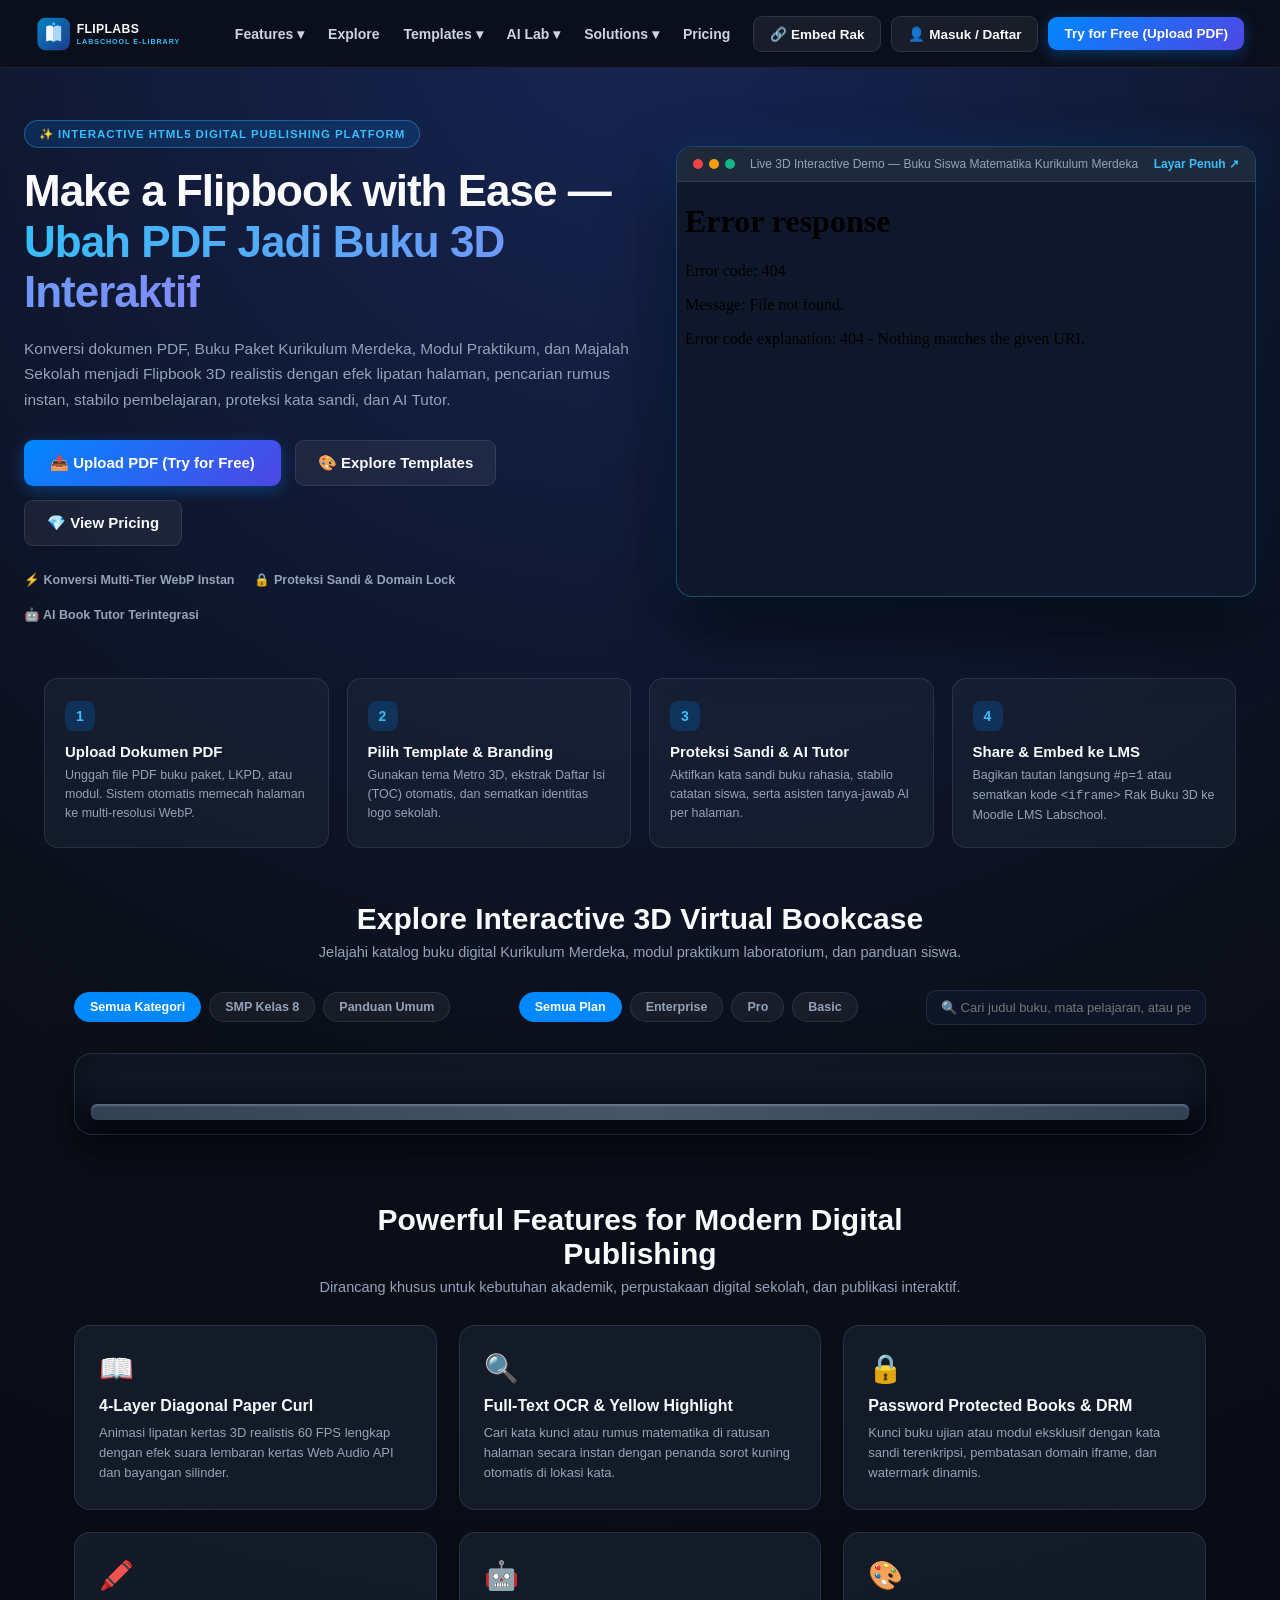
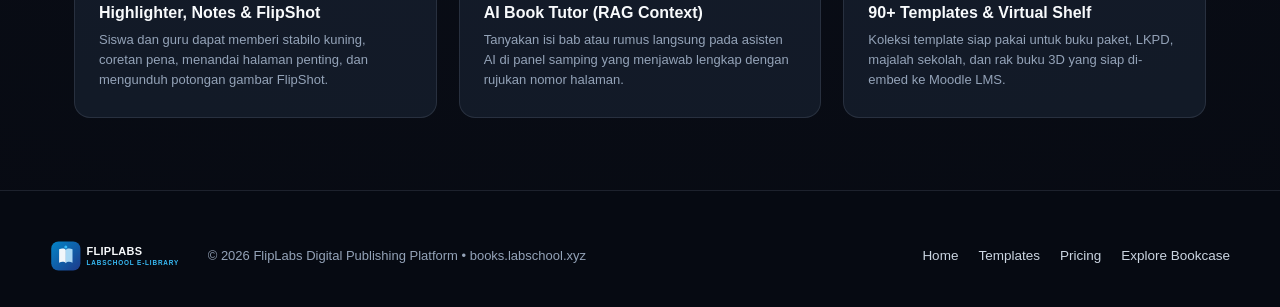
==== commit 4dccffea: "fix(landing): escape <iframe> tag inside Step 4 description card" ====
--- a/bookcase/index.html
+++ b/bookcase/index.html
@@ -104,7 +104,7 @@
       <div class="step-card">
         <div class="step-num">4</div>
         <h3>Share & Embed ke LMS</h3>
-        <p>Bagikan tautan langsung `#p=1` atau sematkan `<iframe ...>` Rak Buku 3D ke Moodle LMS Labschool.</p>
+        <p>Bagikan tautan langsung <code>#p=1</code> atau sematkan kode <code>&lt;iframe&gt;</code> Rak Buku 3D ke Moodle LMS Labschool.</p>
       </div>
     </div>
   </section>
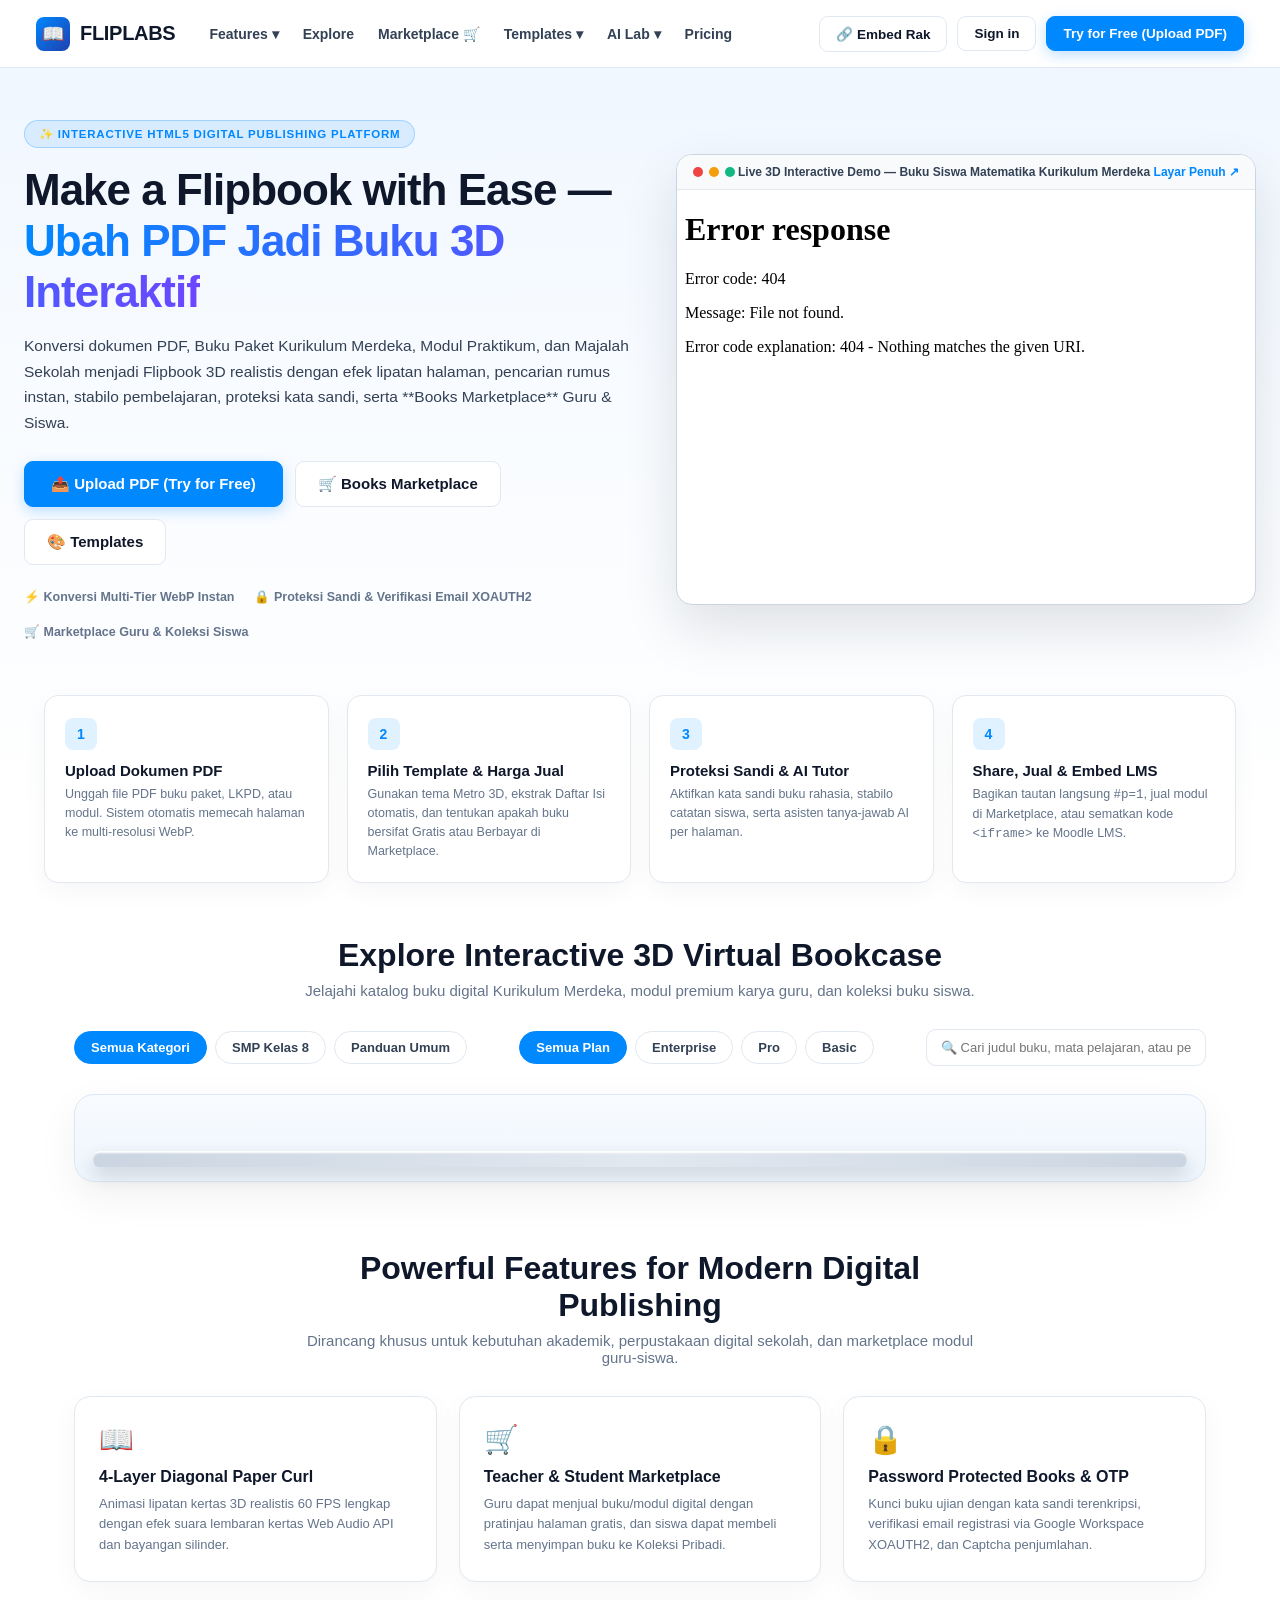
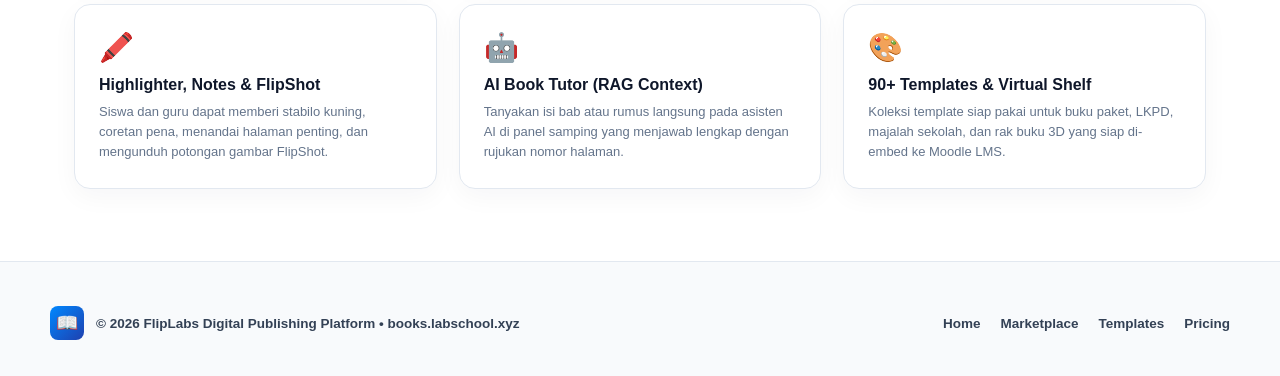
==== commit 4a6f6a4b: "feat: add XOAUTH2 email verification, 2-digit math captcha, bright light studio theme across all pag" ====
--- a/bookcase/index.html
+++ b/bookcase/index.html
@@ -4,22 +4,23 @@
   <meta charset="UTF-8">
   <meta name="viewport" content="width=device-width, initial-scale=1.0">
   <title>FlipLabs — Interactive HTML5 Digital Publishing & 3D Flipbook Platform</title>
-  <link rel="stylesheet" href="/bookcase/bookcase.css?v=3.0">
+  <link rel="stylesheet" href="/bookcase/bookcase.css?v=3.2">
 </head>
 <body>
 
-  <!-- Top Navigation Bar (Matching Reference Structure) -->
+  <!-- Top Navigation Bar (Bright Light Studio Theme) -->
   <nav class="navbar">
     <div class="nav-left">
-      <a href="/" style="display:flex;align-items:center;gap:10px;text-decoration:none;">
-        <img src="/viewer/assets/branding/labschool-logo.svg" alt="FlipLabs" style="height:38px;">
+      <a href="/" class="brand-title">
+        <div class="brand-icon">📖</div>
+        <span>FLIPLABS</span>
       </a>
       <div class="nav-menu">
         <a href="#features">Features ▾</a>
         <a href="#explore">Explore</a>
+        <a href="/marketplace">Marketplace 🛒</a>
         <a href="/templates">Templates ▾</a>
         <a href="#ai-lab">AI Lab ▾</a>
-        <a href="#solutions">Solutions ▾</a>
         <a href="/pricing">Pricing</a>
       </div>
     </div>
@@ -48,23 +49,23 @@
       <p>
         Konversi dokumen PDF, Buku Paket Kurikulum Merdeka, Modul Praktikum, dan Majalah Sekolah
         menjadi Flipbook 3D realistis dengan efek lipatan halaman, pencarian rumus instan,
-        stabilo pembelajaran, proteksi kata sandi, dan AI Tutor.
+        stabilo pembelajaran, proteksi kata sandi, serta **Books Marketplace** Guru & Siswa.
       </p>
       <div class="hero-cta-row">
         <button class="btn btn-primary" style="padding:13px 26px;font-size:15px;" onclick="triggerUploadBook()">
           📤 Upload PDF (Try for Free)
         </button>
+        <a href="/marketplace" class="btn" style="padding:13px 22px;font-size:15px;">
+          🛒 Books Marketplace
+        </a>
         <a href="/templates" class="btn" style="padding:13px 22px;font-size:15px;">
-          🎨 Explore Templates
-        </a>
-        <a href="/pricing" class="btn" style="padding:13px 22px;font-size:15px;">
-          💎 View Pricing
+          🎨 Templates
         </a>
       </div>
       <div class="hero-trust-row">
         <span>⚡ Konversi Multi-Tier WebP Instan</span>
-        <span>🔒 Proteksi Sandi & Domain Lock</span>
-        <span>🤖 AI Book Tutor Terintegrasi</span>
+        <span>🔒 Proteksi Sandi & Verifikasi Email XOAUTH2</span>
+        <span>🛒 Marketplace Guru & Koleksi Siswa</span>
       </div>
     </div>
 
@@ -77,7 +78,7 @@
           <i style="background:#10b981;"></i>
         </div>
         <span>Live 3D Interactive Demo — Buku Siswa Matematika Kurikulum Merdeka</span>
-        <a href="/view/sd5-matematika-kurmer#p=6" style="color:#38bdf8;text-decoration:none;font-weight:700;">Layar Penuh ↗</a>
+        <a href="/view/sd5-matematika-kurmer#p=6" style="color:#0088ff;text-decoration:none;font-weight:700;">Layar Penuh ↗</a>
       </div>
       <iframe src="/view/sd5-matematika-kurmer#p=6" width="100%" height="410" frameborder="0" allowfullscreen></iframe>
     </div>
@@ -93,8 +94,8 @@
       </div>
       <div class="step-card">
         <div class="step-num">2</div>
-        <h3>Pilih Template & Branding</h3>
-        <p>Gunakan tema Metro 3D, ekstrak Daftar Isi (TOC) otomatis, dan sematkan identitas logo sekolah.</p>
+        <h3>Pilih Template & Harga Jual</h3>
+        <p>Gunakan tema Metro 3D, ekstrak Daftar Isi otomatis, dan tentukan apakah buku bersifat Gratis atau Berbayar di Marketplace.</p>
       </div>
       <div class="step-card">
         <div class="step-num">3</div>
@@ -103,8 +104,8 @@
       </div>
       <div class="step-card">
         <div class="step-num">4</div>
-        <h3>Share & Embed ke LMS</h3>
-        <p>Bagikan tautan langsung <code>#p=1</code> atau sematkan kode <code>&lt;iframe&gt;</code> Rak Buku 3D ke Moodle LMS Labschool.</p>
+        <h3>Share, Jual & Embed LMS</h3>
+        <p>Bagikan tautan langsung <code>#p=1</code>, jual modul di Marketplace, atau sematkan kode <code>&lt;iframe&gt;</code> ke Moodle LMS.</p>
       </div>
     </div>
   </section>
@@ -113,7 +114,7 @@
   <section id="explore">
     <div class="section-head">
       <h2>Explore Interactive 3D Virtual Bookcase</h2>
-      <p>Jelajahi katalog buku digital Kurikulum Merdeka, modul praktikum laboratorium, dan panduan siswa.</p>
+      <p>Jelajahi katalog buku digital Kurikulum Merdeka, modul premium karya guru, dan koleksi buku siswa.</p>
     </div>
 
     <div class="filter-bar">
@@ -144,7 +145,7 @@
   <section id="features" class="features-section">
     <div class="section-head" id="ai-lab">
       <h2>Powerful Features for Modern Digital Publishing</h2>
-      <p>Dirancang khusus untuk kebutuhan akademik, perpustakaan digital sekolah, dan publikasi interaktif.</p>
+      <p>Dirancang khusus untuk kebutuhan akademik, perpustakaan digital sekolah, dan marketplace modul guru-siswa.</p>
     </div>
     <div class="features-grid">
       <div class="feat-card">
@@ -153,14 +154,14 @@
         <p>Animasi lipatan kertas 3D realistis 60 FPS lengkap dengan efek suara lembaran kertas Web Audio API dan bayangan silinder.</p>
       </div>
       <div class="feat-card">
-        <div class="feat-icon">🔍</div>
-        <h3>Full-Text OCR & Yellow Highlight</h3>
-        <p>Cari kata kunci atau rumus matematika di ratusan halaman secara instan dengan penanda sorot kuning otomatis di lokasi kata.</p>
+        <div class="feat-icon">🛒</div>
+        <h3>Teacher & Student Marketplace</h3>
+        <p>Guru dapat menjual buku/modul digital dengan pratinjau halaman gratis, dan siswa dapat membeli serta menyimpan buku ke Koleksi Pribadi.</p>
       </div>
       <div class="feat-card">
         <div class="feat-icon">🔒</div>
-        <h3>Password Protected Books & DRM</h3>
-        <p>Kunci buku ujian atau modul eksklusif dengan kata sandi terenkripsi, pembatasan domain iframe, dan watermark dinamis.</p>
+        <h3>Password Protected Books & OTP</h3>
+        <p>Kunci buku ujian dengan kata sandi terenkripsi, verifikasi email registrasi via Google Workspace XOAUTH2, dan Captcha penjumlahan.</p>
       </div>
       <div class="feat-card">
         <div class="feat-icon">🖍️</div>
@@ -184,34 +185,34 @@
   <footer class="site-footer">
     <div class="footer-inner">
       <div style="display:flex;align-items:center;gap:12px;">
-        <img src="/viewer/assets/branding/labschool-logo.svg" alt="FlipLabs" style="height:34px;">
-        <span style="font-size:13px;color:var(--text-dim);">© 2026 FlipLabs Digital Publishing Platform • books.labschool.xyz</span>
-      </div>
-      <div style="display:flex;gap:20px;font-size:13.5px;">
-        <a href="/" style="color:#cbd5e1;text-decoration:none;">Home</a>
-        <a href="/templates" style="color:#cbd5e1;text-decoration:none;">Templates</a>
-        <a href="/pricing" style="color:#cbd5e1;text-decoration:none;">Pricing</a>
-        <a href="#explore" style="color:#cbd5e1;text-decoration:none;">Explore Bookcase</a>
+        <div class="brand-icon">📖</div>
+        <span style="font-size:13.5px;font-weight:700;color:var(--text-body);">© 2026 FlipLabs Digital Publishing Platform • books.labschool.xyz</span>
+      </div>
+      <div style="display:flex;gap:20px;font-size:13.5px;font-weight:600;">
+        <a href="/" style="color:var(--text-body);text-decoration:none;">Home</a>
+        <a href="/marketplace" style="color:var(--text-body);text-decoration:none;">Marketplace</a>
+        <a href="/templates" style="color:var(--text-body);text-decoration:none;">Templates</a>
+        <a href="/pricing" style="color:var(--text-body);text-decoration:none;">Pricing</a>
       </div>
     </div>
   </footer>
 
-  <!-- Login & Registration Modal -->
+  <!-- Login, Registration & Email Verification Modal -->
   <div id="authModal" class="modal-overlay">
-    <div class="modal-box" style="max-width:440px;">
+    <div class="modal-box" style="max-width:450px;">
       <div style="display:flex;justify-content:space-between;align-items:center;margin-bottom:14px;">
         <h3 id="authModalTitle">👤 Masuk Akun FlipLabs</h3>
         <button class="btn" style="padding:4px 10px;" onclick="document.getElementById('authModal').classList.remove('open')">✕</button>
       </div>
 
-      <div id="authRequirementBanner" style="display:none;margin-bottom:14px;padding:10px 12px;border-radius:9px;background:rgba(234,179,8,0.14);border:1px solid rgba(234,179,8,0.4);color:#fde047;font-size:12px;line-height:1.45;"></div>
-
-      <div style="display:grid;grid-template-columns:1fr 1fr;gap:8px;margin-bottom:16px;">
+      <div id="authRequirementBanner" style="display:none;margin-bottom:14px;padding:10px 12px;border-radius:9px;background:#fefce8;border:1px solid #fde047;color:#854d0e;font-size:12.5px;font-weight:600;line-height:1.45;"></div>
+
+      <div id="authTabsWrap" style="display:grid;grid-template-columns:1fr 1fr;gap:8px;margin-bottom:16px;">
         <button id="tabBtnLogin" class="btn btn-primary" style="justify-content:center;" onclick="switchAuthTab('login')">Masuk (Login)</button>
         <button id="tabBtnRegister" class="btn" style="justify-content:center;" onclick="switchAuthTab('register')">Daftar Baru</button>
       </div>
 
-      <!-- Login Form -->
+      <!-- 1. Login Form (with 2-Digit Math Addition Captcha) -->
       <form id="loginForm">
         <div class="form-row">
           <label>Alamat Email</label>
@@ -221,28 +222,36 @@
           <label>Kata Sandi</label>
           <input id="loginPassword" type="password" class="form-control" placeholder="••••••••" required>
         </div>
-        <div id="loginStatus" style="font-size:12px;color:#f87171;margin-bottom:10px;"></div>
+        <div class="form-row">
+          <label>Verifikasi Keamanan (Penjumlahan 2 Digit)</label>
+          <div class="captcha-row">
+            <div id="loginCaptchaQuestion" class="captcha-badge">.. + .. = ?</div>
+            <input id="loginCaptchaAnswer" type="number" class="form-control" placeholder="Hasil penjumlahan" required>
+            <button type="button" class="btn" onclick="loadLoginCaptcha()" title="Ganti Soal Captcha">🔄</button>
+          </div>
+        </div>
+        <div id="loginStatus" style="font-size:12.5px;color:#dc2626;font-weight:600;margin-bottom:10px;"></div>
         <button type="submit" class="btn btn-primary" style="width:100%;justify-content:center;padding:11px;">
           🔐 Masuk ke FlipLabs
         </button>
       </form>
 
-      <!-- Registration Form -->
+      <!-- 2. Registration Form -->
       <form id="registerForm" style="display:none;">
         <div class="form-row">
           <label>Nama Lengkap</label>
           <input id="regName" type="text" class="form-control" placeholder="Nama Guru / Siswa" required>
         </div>
         <div class="form-row">
-          <label>Alamat Email Sekolah / Pribadi</label>
-          <input id="regEmail" type="email" class="form-control" placeholder="nama@labschool.sch.id" required>
+          <label>Alamat Email Aktif (Untuk Pengiriman Kode OTP)</label>
+          <input id="regEmail" type="email" class="form-control" placeholder="nama@labschool.sch.id / gmail.com" required>
         </div>
         <div style="display:grid;grid-template-columns:1fr 1fr;gap:10px;">
           <div class="form-row">
             <label>Peran (Role)</label>
             <select id="regRole" class="form-control">
-              <option value="siswa">Siswa (Plan Basic)</option>
-              <option value="guru">Guru / Pengajar (Plan Pro)</option>
+              <option value="siswa">Siswa (Pembeli & Koleksi Buku)</option>
+              <option value="guru">Guru / Penulis (Bisa Jual Buku)</option>
             </select>
           </div>
           <div class="form-row">
@@ -254,19 +263,39 @@
           <label>Kata Sandi (Minimal 6 Karakter)</label>
           <input id="regPassword" type="password" class="form-control" placeholder="Minimal 6 karakter" required>
         </div>
-        <div id="regStatus" style="font-size:12px;color:#f87171;margin-bottom:10px;"></div>
-        <button type="submit" class="btn btn-primary" style="width:100%;justify-content:center;padding:11px;">
-          ✨ Daftar & Aktifkan Akun
+        <div id="regStatus" style="font-size:12.5px;color:#dc2626;font-weight:600;margin-bottom:10px;"></div>
+        <button id="btnSubmitRegister" type="submit" class="btn btn-primary" style="width:100%;justify-content:center;padding:11px;">
+          📧 Daftar & Kirim Kode Verifikasi Email
         </button>
       </form>
+
+      <!-- 3. Email Verification OTP Form -->
+      <form id="verifyEmailForm" style="display:none;">
+        <div style="background:#eff6ff;border:1px solid #bfdbfe;border-radius:12px;padding:14px;margin-bottom:14px;font-size:13px;color:#1e3a8a;">
+          📧 Kode verifikasi 6 digit telah dikirim melalui <b>admin@labschool.xyz</b> ke:<br>
+          <b id="verifyTargetEmail" style="font-size:14px;color:#0088ff;"></b>
+        </div>
+        <div class="form-row">
+          <label>Masukkan Kode Verifikasi OTP (6 Digit)</label>
+          <input id="verifyOtpInput" type="text" maxlength="6" class="form-control" placeholder="Contoh: 482915" style="font-size:20px;font-weight:900;letter-spacing:6px;text-align:center;" required>
+        </div>
+        <div id="verifyStatus" style="font-size:12.5px;color:#dc2626;font-weight:600;margin-bottom:10px;"></div>
+        <button type="submit" class="btn btn-primary" style="width:100%;justify-content:center;padding:11px;margin-bottom:8px;">
+          ✅ Verifikasi Email & Aktifkan Akun
+        </button>
+        <div style="display:flex;justify-content:space-between;align-items:center;">
+          <button type="button" class="btn" style="font-size:12px;padding:6px 10px;" onclick="resendEmailOtp()">🔄 Kirim Ulang OTP</button>
+          <button type="button" class="btn" style="font-size:12px;padding:6px 10px;" onclick="switchAuthTab('login')">← Kembali ke Login</button>
+        </div>
+      </form>
     </div>
   </div>
 
-  <!-- Upload & Convert PDF Modal -->
+  <!-- Upload & Convert PDF Modal (With Teacher Marketplace Selling Options) -->
   <div id="uploadModal" class="modal-overlay">
     <div class="modal-box">
-      <div style="display:flex;justify-content:space-between;align-items:center;margin-bottom:16px;">
-        <h3>📤 Unggah PDF & Konversi ke Flipbook 3D</h3>
+      <div style="display:flex;justify-content:space-between;align-items:center;margin-bottom:14px;">
+        <h3>📤 Unggah PDF & Terbitkan Buku 3D</h3>
         <button class="btn" style="padding:4px 10px;" onclick="document.getElementById('uploadModal').classList.remove('open')">✕</button>
       </div>
       <form id="uploadForm">
@@ -280,7 +309,7 @@
         </div>
         <div style="display:grid;grid-template-columns:1fr 1fr;gap:12px;">
           <div class="form-row">
-            <label>Penulis / Tim Penyusun</label>
+            <label>Penulis / Guru Penyusun</label>
             <input id="upAuthor" type="text" class="form-control" value="Tim Guru Labschool">
           </div>
           <div class="form-row">
@@ -298,15 +327,25 @@
             <select id="upTier" class="form-control">
               <option value="enterprise">ENTERPRISE (Full + AI Tutor + DRM)</option>
               <option value="pro">PRO (Guru + Stabilo + FlipShot + Download)</option>
-              <option value="basic">BASIC (Siswa Baca 3D Standar - No Download)</option>
+              <option value="basic">BASIC (Siswa Baca 3D Standar)</option>
             </select>
           </div>
         </div>
-        <div class="form-row">
-          <label>🔒 Kata Sandi Proteksi Buku (Opsional — Kosongkan jika buku publik)</label>
-          <input id="upPassword" type="text" class="form-control" placeholder="Contoh: UJIAN2026 (Kosongkan bila tanpa password)">
-        </div>
-        <div id="uploadStatus" style="font-size:12.5px;color:#38bdf8;margin:10px 0;"></div>
+        <div style="display:grid;grid-template-columns:1fr 1fr;gap:12px;background:#f0f7ff;padding:12px;border-radius:10px;border:1px solid #bfdbfe;margin-bottom:14px;">
+          <div class="form-row" style="margin-bottom:0;">
+            <label>🛒 Harga Jual Buku (Rp) <small>(0 = Gratis)</small></label>
+            <input id="upPrice" type="number" min="0" step="1000" class="form-control" value="0" placeholder="Misal: 45000">
+          </div>
+          <div class="form-row" style="margin-bottom:0;">
+            <label>📖 Jml Halaman Preview Gratis</label>
+            <input id="upPreviewPages" type="number" min="1" max="50" class="form-control" value="3">
+          </div>
+        </div>
+        <div class="form-row">
+          <label>🔒 Kata Sandi Proteksi Buku (Opsional — Kosongkan jika tanpa password)</label>
+          <input id="upPassword" type="text" class="form-control" placeholder="Kosongkan bila tidak dikunci sandi">
+        </div>
+        <div id="uploadStatus" style="font-size:12.5px;color:#0088ff;font-weight:600;margin:10px 0;"></div>
         <div style="display:flex;justify-content:flex-end;gap:10px;margin-top:14px;">
           <button type="button" class="btn" onclick="document.getElementById('uploadModal').classList.remove('open')">Batal</button>
           <button id="btnSubmitUpload" type="submit" class="btn btn-primary">🚀 Proses & Terbitkan Flipbook</button>
@@ -328,7 +367,7 @@
       </div>
       <div class="form-row">
         <label>Kode HTML Iframe (Moodle Page / Label / Book Resource):</label>
-        <textarea id="embedIframeCode" class="form-control" rows="3" readonly style="font-family:monospace;color:#38bdf8;"></textarea>
+        <textarea id="embedIframeCode" class="form-control" rows="3" readonly style="font-family:monospace;color:#0088ff;"></textarea>
       </div>
       <div style="display:flex;justify-content:flex-end;gap:8px;">
         <button class="btn btn-primary" onclick="navigator.clipboard.writeText(document.getElementById('embedIframeCode').value); alert('Kode Iframe berhasil disalin!')">
@@ -338,6 +377,6 @@
     </div>
   </div>
 
-  <script src="/bookcase/bookcase.js?v=3.0"></script>
+  <script src="/bookcase/bookcase.js?v=3.2"></script>
 </body>
 </html>
--- a/bookcase/bookcase.css
+++ b/bookcase/bookcase.css
@@ -1,11 +1,12 @@
 :root {
-  --bg-main: #0b0f19;
-  --card-bg: rgba(30, 41, 59, 0.72);
-  --border-subtle: rgba(148, 163, 184, 0.16);
-  --text-light: #f8fafc;
-  --text-dim: #94a3b8;
+  --bg-main: #f8fbff;
+  --card-bg: #ffffff;
+  --border-subtle: #e2e8f0;
+  --text-light: #0f172a;
+  --text-body: #334155;
+  --text-dim: #64748b;
   --brand-primary: #0088ff;
-  --brand-secondary: #6366f1;
+  --brand-secondary: #6c47ff;
 }
 
 * {
@@ -19,19 +20,19 @@
 }
 
 body {
-  background: radial-gradient(circle at 50% 0%, #172554 0%, #0b0f19 55%, #070a12 100%);
+  background: linear-gradient(180deg, #eef6ff 0%, #f8fbff 380px, #ffffff 820px);
   color: var(--text-light);
   font-family: 'Inter', -apple-system, BlinkMacSystemFont, 'Segoe UI', Roboto, sans-serif;
   min-height: 100vh;
 }
 
-/* Unified Top Navigation Bar */
+/* Unified Bright Top Navigation Bar */
 .navbar {
   position: sticky;
   top: 0;
   z-index: 100;
-  background: rgba(11, 15, 25, 0.92);
-  backdrop-filter: blur(16px);
+  background: rgba(255, 255, 255, 0.96);
+  backdrop-filter: blur(14px);
   border-bottom: 1px solid var(--border-subtle);
   height: 68px;
   padding: 0 36px;
@@ -44,7 +45,30 @@
 .nav-left {
   display: flex;
   align-items: center;
-  gap: 36px;
+  gap: 34px;
+}
+
+.brand-title {
+  display: flex;
+  align-items: center;
+  gap: 10px;
+  text-decoration: none;
+  color: #0f172a;
+  font-weight: 900;
+  font-size: 20px;
+  letter-spacing: -0.3px;
+}
+
+.brand-icon {
+  width: 34px;
+  height: 34px;
+  background: linear-gradient(135deg, #0088ff, #1e40af);
+  border-radius: 8px;
+  display: flex;
+  align-items: center;
+  justify-content: center;
+  color: #fff;
+  font-size: 18px;
 }
 
 .nav-menu {
@@ -54,14 +78,14 @@
 }
 
 .nav-menu a {
-  color: #cbd5e1;
+  color: var(--text-body);
   text-decoration: none;
   font-size: 14px;
   font-weight: 600;
   transition: color 0.18s;
 }
 .nav-menu a:hover {
-  color: #38bdf8;
+  color: var(--brand-primary);
 }
 
 .nav-actions {
@@ -71,13 +95,13 @@
 }
 
 .btn {
-  background: rgba(255,255,255,0.06);
+  background: #ffffff;
   border: 1px solid var(--border-subtle);
   color: var(--text-light);
   padding: 9px 16px;
   border-radius: 9px;
   font-size: 13.5px;
-  font-weight: 600;
+  font-weight: 700;
   cursor: pointer;
   display: inline-flex;
   align-items: center;
@@ -87,17 +111,19 @@
 }
 .btn:hover {
   border-color: var(--brand-primary);
-  background: rgba(0, 136, 255, 0.15);
+  color: var(--brand-primary);
+  background: #f0f7ff;
 }
 .btn-primary {
-  background: linear-gradient(135deg, #0088ff, #4f46e5);
-  border: none;
-  color: #fff;
+  background: var(--brand-primary);
+  border: 1px solid var(--brand-primary);
+  color: #ffffff;
   font-weight: 700;
-  box-shadow: 0 4px 16px rgba(0, 136, 255, 0.35);
+  box-shadow: 0 4px 14px rgba(0, 136, 255, 0.25);
 }
 .btn-primary:hover {
-  opacity: 0.95;
+  background: #0070d6;
+  color: #ffffff;
   transform: translateY(-1px);
 }
 
@@ -118,39 +144,40 @@
   border-radius: 999px;
   font-size: 11.5px;
   font-weight: 800;
-  letter-spacing: 0.9px;
-  background: rgba(0, 136, 255, 0.16);
-  color: #38bdf8;
-  border: 1px solid rgba(56, 189, 248, 0.35);
-  margin-bottom: 18px;
+  letter-spacing: 0.8px;
+  background: rgba(0, 136, 255, 0.1);
+  color: var(--brand-primary);
+  border: 1px solid rgba(0, 136, 255, 0.25);
+  margin-bottom: 16px;
 }
 
 .landing-hero h1 {
   font-size: 44px;
   font-weight: 900;
-  line-height: 1.15;
+  line-height: 1.16;
   letter-spacing: -1px;
-  margin-bottom: 18px;
+  color: #0f172a;
+  margin-bottom: 16px;
 }
 
 .landing-hero h1 span {
-  background: linear-gradient(90deg, #38bdf8, #818cf8);
+  background: linear-gradient(90deg, #0088ff, #6c47ff);
   -webkit-background-clip: text;
   -webkit-text-fill-color: transparent;
 }
 
 .landing-hero p {
-  color: var(--text-dim);
+  color: var(--text-body);
   font-size: 15.5px;
   line-height: 1.65;
-  margin-bottom: 28px;
+  margin-bottom: 26px;
 }
 
 .hero-cta-row {
   display: flex;
-  gap: 14px;
+  gap: 12px;
   flex-wrap: wrap;
-  margin-bottom: 26px;
+  margin-bottom: 24px;
 }
 
 .hero-trust-row {
@@ -158,27 +185,28 @@
   gap: 20px;
   flex-wrap: wrap;
   font-size: 12.5px;
-  color: #94a3b8;
-  font-weight: 600;
+  color: var(--text-dim);
+  font-weight: 700;
 }
 
 .hero-preview-frame {
-  background: #0f172a;
-  border: 1px solid rgba(56, 189, 248, 0.3);
+  background: #ffffff;
+  border: 1px solid #cbd5e1;
   border-radius: 16px;
   overflow: hidden;
-  box-shadow: 0 28px 65px rgba(0, 0, 0, 0.65), 0 0 40px rgba(0, 136, 255, 0.18);
+  box-shadow: 0 24px 54px rgba(15, 23, 42, 0.12);
 }
 
 .frame-topbar {
-  background: #1e293b;
+  background: #f8fafc;
   padding: 10px 16px;
   display: flex;
   align-items: center;
   justify-content: space-between;
   border-bottom: 1px solid var(--border-subtle);
   font-size: 12px;
-  color: var(--text-dim);
+  font-weight: 600;
+  color: var(--text-body);
 }
 
 .frame-dots {
@@ -204,18 +232,18 @@
   gap: 18px;
 }
 .step-card {
-  background: rgba(30, 41, 59, 0.45);
+  background: #ffffff;
   border: 1px solid var(--border-subtle);
   border-radius: 14px;
   padding: 22px 20px;
-  position: relative;
+  box-shadow: 0 8px 24px rgba(15, 23, 42, 0.04);
 }
 .step-num {
-  width: 30px;
-  height: 30px;
+  width: 32px;
+  height: 32px;
   border-radius: 8px;
-  background: rgba(0, 136, 255, 0.2);
-  color: #38bdf8;
+  background: rgba(0, 136, 255, 0.12);
+  color: var(--brand-primary);
   font-weight: 800;
   font-size: 14px;
   display: flex;
@@ -225,7 +253,8 @@
 }
 .step-card h3 {
   font-size: 15px;
-  font-weight: 700;
+  font-weight: 800;
+  color: #0f172a;
   margin-bottom: 6px;
 }
 .step-card p {
@@ -242,12 +271,13 @@
   padding: 0 20px;
 }
 .section-head h2 {
-  font-size: 30px;
+  font-size: 32px;
   font-weight: 800;
+  color: #0f172a;
   margin-bottom: 8px;
 }
 .section-head p {
-  font-size: 14.5px;
+  font-size: 15px;
   color: var(--text-dim);
 }
 
@@ -269,19 +299,19 @@
   flex-wrap: wrap;
 }
 .pill {
-  background: rgba(255,255,255,0.05);
-  border: 1px solid var(--border-subtle);
-  color: var(--text-dim);
-  padding: 7px 15px;
+  background: #ffffff;
+  border: 1px solid var(--border-subtle);
+  color: var(--text-body);
+  padding: 8px 16px;
   border-radius: 999px;
-  font-size: 12.5px;
-  font-weight: 600;
+  font-size: 13px;
+  font-weight: 700;
   cursor: pointer;
   transition: all 0.2s;
 }
 .pill.active, .pill:hover {
   background: var(--brand-primary);
-  color: #fff;
+  color: #ffffff;
   border-color: var(--brand-primary);
 }
 
@@ -291,10 +321,10 @@
 }
 .search-box input {
   width: 100%;
-  background: rgba(15, 23, 42, 0.85);
-  border: 1px solid var(--border-subtle);
-  color: #fff;
-  padding: 9px 14px;
+  background: #ffffff;
+  border: 1px solid var(--border-subtle);
+  color: #0f172a;
+  padding: 10px 14px;
   border-radius: 10px;
   font-size: 13px;
   outline: none;
@@ -303,7 +333,7 @@
   border-color: var(--brand-primary);
 }
 
-/* 3D Virtual Bookshelf Container */
+/* 3D Virtual Bookshelf Container (Bright Studio Shelf) */
 .bookcase-container {
   max-width: 1180px;
   margin: 0 auto 68px;
@@ -312,26 +342,26 @@
 
 .shelf-row {
   position: relative;
-  background: linear-gradient(180deg, rgba(30, 41, 59, 0.35) 0%, rgba(15, 23, 42, 0.78) 100%);
-  border: 1px solid var(--border-subtle);
-  border-radius: 18px;
-  padding: 36px 32px 44px;
+  background: linear-gradient(180deg, #f8fbff 0%, #eef5fc 100%);
+  border: 1px solid #dbe7f4;
+  border-radius: 20px;
+  padding: 38px 32px 48px;
   display: grid;
-  grid-template-columns: repeat(auto-fill, minmax(230px, 1fr));
+  grid-template-columns: repeat(auto-fill, minmax(235px, 1fr));
   gap: 32px;
-  box-shadow: inset 0 -18px 32px rgba(0,0,0,0.45), 0 20px 50px rgba(0,0,0,0.4);
+  box-shadow: 0 14px 40px rgba(15, 23, 42, 0.06);
 }
 
 .shelf-row::after {
   content: "";
   position: absolute;
-  left: 16px;
-  right: 16px;
+  left: 18px;
+  right: 18px;
   bottom: 14px;
   height: 16px;
-  background: linear-gradient(90deg, #334155 0%, #475569 50%, #334155 100%);
+  background: linear-gradient(90deg, #cbd5e1 0%, #e2e8f0 50%, #cbd5e1 100%);
   border-radius: 6px;
-  box-shadow: 0 10px 22px rgba(0,0,0,0.85), inset 0 2px 2px rgba(255,255,255,0.22);
+  box-shadow: 0 8px 18px rgba(15, 23, 42, 0.16), inset 0 2px 2px #ffffff;
 }
 
 .book-item {
@@ -357,13 +387,13 @@
   transform-style: preserve-3d;
   transform: rotateY(-12deg);
   transition: transform 0.35s cubic-bezier(0.22, 1, 0.36, 1), box-shadow 0.35s ease;
-  box-shadow: -10px 12px 24px rgba(0,0,0,0.65);
+  box-shadow: -10px 14px 24px rgba(15, 23, 42, 0.24);
   border-radius: 3px 6px 6px 3px;
 }
 
 .book-3d-wrap:hover .book-3d-cover {
   transform: rotateY(0deg) translateY(-8px) scale(1.04);
-  box-shadow: 0 20px 38px rgba(14, 165, 233, 0.35);
+  box-shadow: 0 20px 38px rgba(0, 136, 255, 0.28);
 }
 
 .book-3d-cover img {
@@ -371,7 +401,7 @@
   height: 100%;
   object-fit: cover;
   border-radius: 3px 6px 6px 3px;
-  border: 1px solid rgba(255,255,255,0.18);
+  border: 1px solid rgba(15, 23, 42, 0.12);
   display: block;
 }
 
@@ -382,7 +412,7 @@
   bottom: 0;
   left: 0;
   width: 12px;
-  background: linear-gradient(90deg, rgba(0,0,0,0.55), rgba(255,255,255,0.18), transparent);
+  background: linear-gradient(90deg, rgba(0,0,0,0.45), rgba(255,255,255,0.22), transparent);
   z-index: 3;
   border-radius: 3px 0 0 3px;
 }
@@ -393,9 +423,9 @@
   bottom: 3px;
   right: -7px;
   width: 7px;
-  background: repeating-linear-gradient(to right, #f8fafc 0px, #cbd5e1 1px, #e2e8f0 2px);
+  background: repeating-linear-gradient(to right, #ffffff 0px, #cbd5e1 1px, #f1f5f9 2px);
   border-radius: 0 2px 2px 0;
-  box-shadow: 2px 0 5px rgba(0,0,0,0.4);
+  box-shadow: 2px 0 5px rgba(0,0,0,0.2);
 }
 
 .tier-pill {
@@ -409,19 +439,20 @@
   text-transform: uppercase;
   color: #fff;
   z-index: 5;
-  box-shadow: 0 2px 8px rgba(0,0,0,0.45);
-}
-.tier-pill.basic { background: #64748b; }
-.tier-pill.pro { background: linear-gradient(135deg, #0284c7, #2563eb); }
-.tier-pill.enterprise { background: linear-gradient(135deg, #7c3aed, #db2777); }
+  box-shadow: 0 2px 8px rgba(0,0,0,0.25);
+}
+.tier-pill.basic { background: #475569; }
+.tier-pill.pro { background: #00bcd4; }
+.tier-pill.enterprise { background: #6c47ff; }
 
 .book-meta {
   text-align: center;
   width: 100%;
 }
 .book-meta h3 {
-  font-size: 14px;
-  font-weight: 700;
+  font-size: 14.5px;
+  font-weight: 800;
+  color: #0f172a;
   line-height: 1.35;
   margin-bottom: 4px;
   display: -webkit-box;
@@ -430,7 +461,7 @@
   overflow: hidden;
 }
 .book-meta p {
-  font-size: 11.5px;
+  font-size: 12px;
   color: var(--text-dim);
   margin-bottom: 10px;
 }
@@ -441,24 +472,25 @@
   justify-content: center;
 }
 .mini-btn {
-  padding: 6px 12px;
+  padding: 7px 13px;
   border-radius: 8px;
-  font-size: 11.5px;
-  font-weight: 600;
+  font-size: 12px;
+  font-weight: 700;
   cursor: pointer;
   border: 1px solid var(--border-subtle);
-  background: rgba(255,255,255,0.06);
-  color: #fff;
+  background: #ffffff;
+  color: #0f172a;
   text-decoration: none;
   transition: all 0.18s;
 }
 .mini-btn.read {
   background: var(--brand-primary);
   border-color: var(--brand-primary);
+  color: #ffffff;
 }
 .mini-btn:hover {
   transform: translateY(-1px);
-  opacity: 0.92;
+  box-shadow: 0 4px 10px rgba(0, 136, 255, 0.18);
 }
 
 /* Core Features Grid */
@@ -473,15 +505,16 @@
   gap: 22px;
 }
 .feat-card {
-  background: rgba(30, 41, 59, 0.52);
+  background: #ffffff;
   border: 1px solid var(--border-subtle);
   border-radius: 16px;
   padding: 26px 24px;
+  box-shadow: 0 8px 26px rgba(15, 23, 42, 0.04);
   transition: transform 0.2s, border-color 0.2s;
 }
 .feat-card:hover {
   transform: translateY(-4px);
-  border-color: #38bdf8;
+  border-color: var(--brand-primary);
 }
 .feat-icon {
   font-size: 28px;
@@ -489,7 +522,8 @@
 }
 .feat-card h3 {
   font-size: 16px;
-  font-weight: 700;
+  font-weight: 800;
+  color: #0f172a;
   margin-bottom: 8px;
 }
 .feat-card p {
@@ -501,8 +535,8 @@
 /* Footer */
 .site-footer {
   border-top: 1px solid var(--border-subtle);
-  background: rgba(7, 10, 18, 0.95);
-  padding: 48px 24px 36px;
+  background: #f8fafc;
+  padding: 44px 24px 36px;
 }
 .footer-inner {
   max-width: 1180px;
@@ -514,11 +548,11 @@
   gap: 20px;
 }
 
-/* Modals */
+/* Modals (Bright Light Theme) */
 .modal-overlay {
   position: fixed;
   inset: 0;
-  background: rgba(0,0,0,0.72);
+  background: rgba(15, 23, 42, 0.52);
   backdrop-filter: blur(5px);
   z-index: 300;
   display: none;
@@ -530,51 +564,58 @@
   display: flex;
 }
 .modal-box {
-  background: #1e293b;
-  border: 1px solid var(--border-subtle);
-  border-radius: 16px;
+  background: #ffffff;
+  border: 1px solid var(--border-subtle);
+  border-radius: 18px;
   width: 100%;
-  max-width: 560px;
-  padding: 24px;
-  box-shadow: 0 25px 60px rgba(0,0,0,0.65);
+  max-width: 540px;
+  padding: 26px;
+  color: #0f172a;
+  box-shadow: 0 25px 60px rgba(15, 23, 42, 0.22);
 }
 .form-row {
   margin-bottom: 14px;
 }
 .form-row label {
   display: block;
-  font-size: 12px;
-  font-weight: 600;
-  color: var(--text-dim);
+  font-size: 12.5px;
+  font-weight: 700;
+  color: var(--text-body);
   margin-bottom: 6px;
 }
 .form-control {
   width: 100%;
-  background: #0f172a;
-  border: 1px solid var(--border-subtle);
-  color: #fff;
+  background: #f8fafc;
+  border: 1px solid var(--border-subtle);
+  color: #0f172a;
   padding: 10px 12px;
-  border-radius: 8px;
-  font-size: 13px;
+  border-radius: 9px;
+  font-size: 13.5px;
   outline: none;
 }
 .form-control:focus {
   border-color: var(--brand-primary);
-}
-
-.license-table {
-  width: 100%;
-  border-collapse: collapse;
-  font-size: 12.5px;
-  margin-top: 10px;
-}
-.license-table th, .license-table td {
-  border-bottom: 1px solid var(--border-subtle);
-  padding: 9px 8px;
-  text-align: left;
-}
-.license-table th {
-  color: #38bdf8;
+  background: #ffffff;
+}
+
+/* Math Captcha Box */
+.captcha-row {
+  display: flex;
+  align-items: center;
+  gap: 10px;
+}
+.captcha-badge {
+  background: linear-gradient(135deg, #eff6ff, #dbeafe);
+  border: 1.5px solid #93c5fd;
+  color: #1e3a8a;
+  font-weight: 900;
+  font-size: 16px;
+  letter-spacing: 1px;
+  padding: 9px 16px;
+  border-radius: 9px;
+  white-space: nowrap;
+  min-width: 120px;
+  text-align: center;
 }
 
 @media (max-width: 980px) {
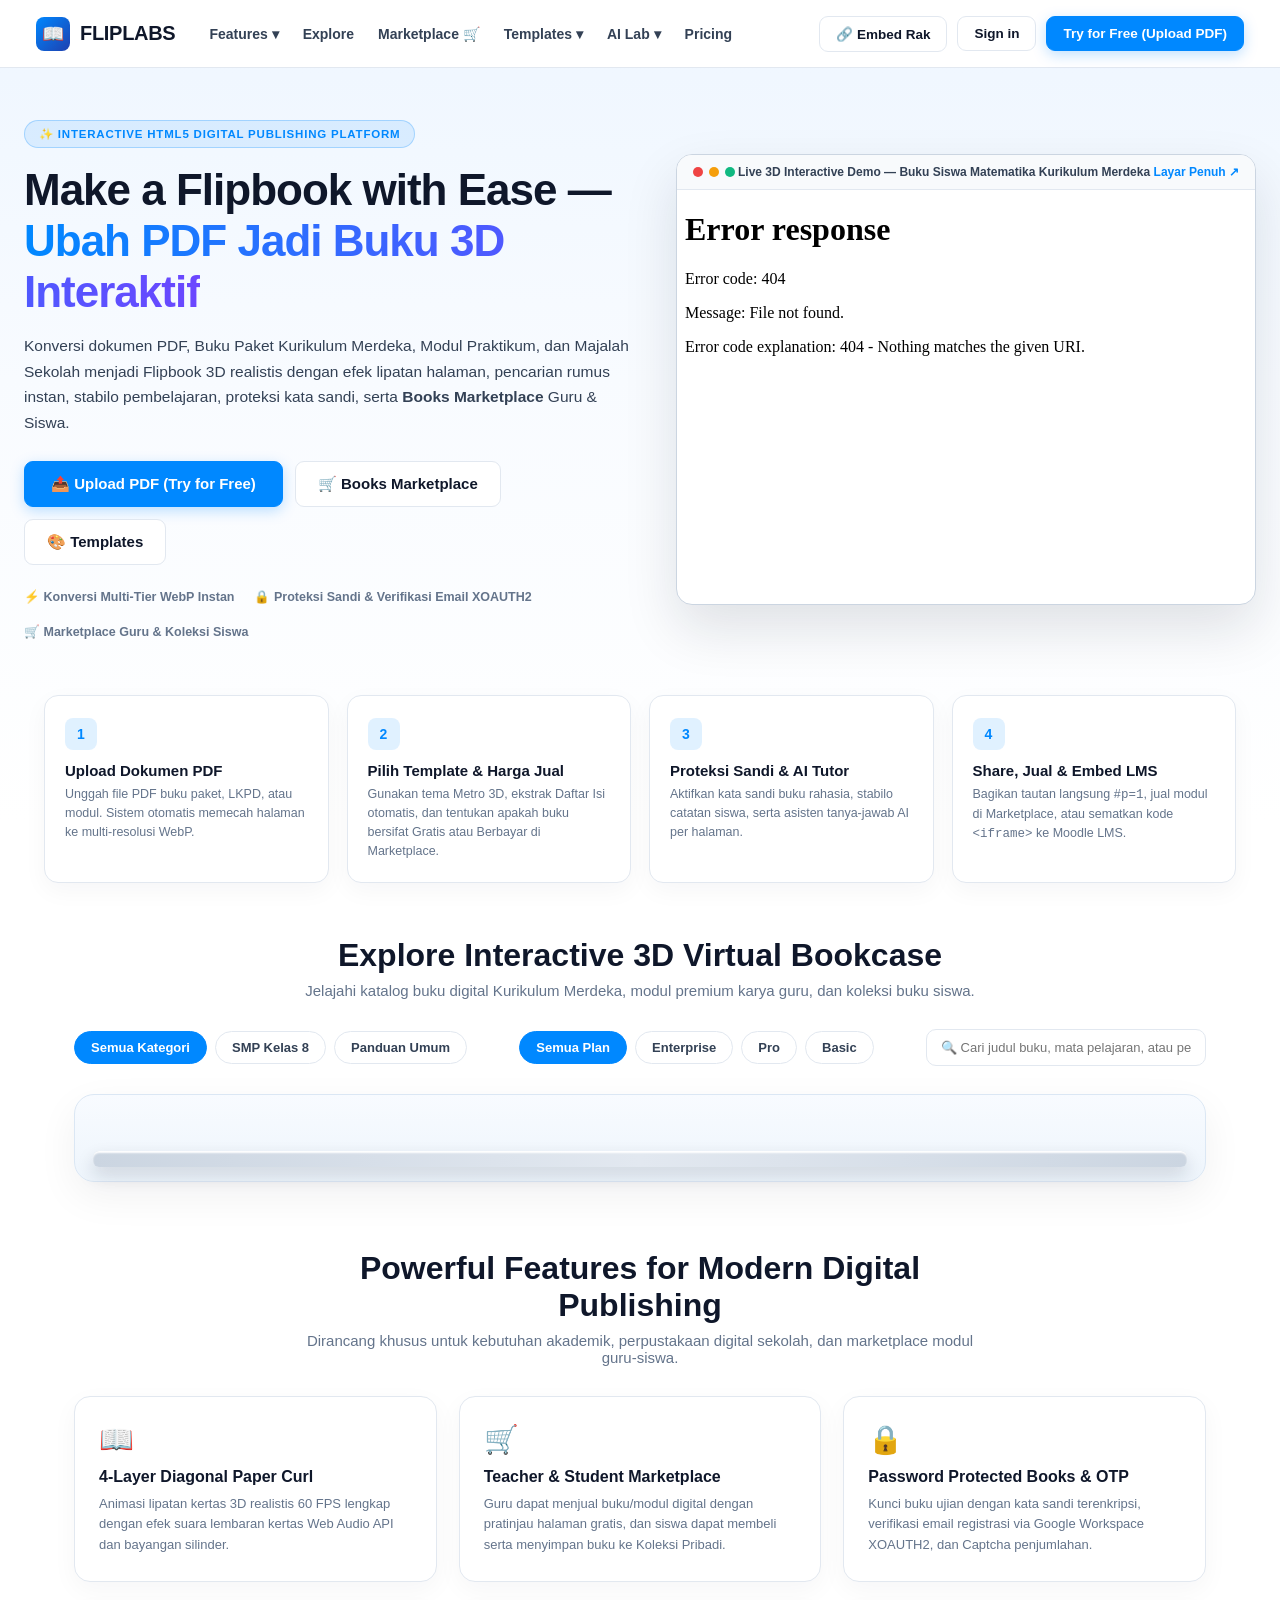
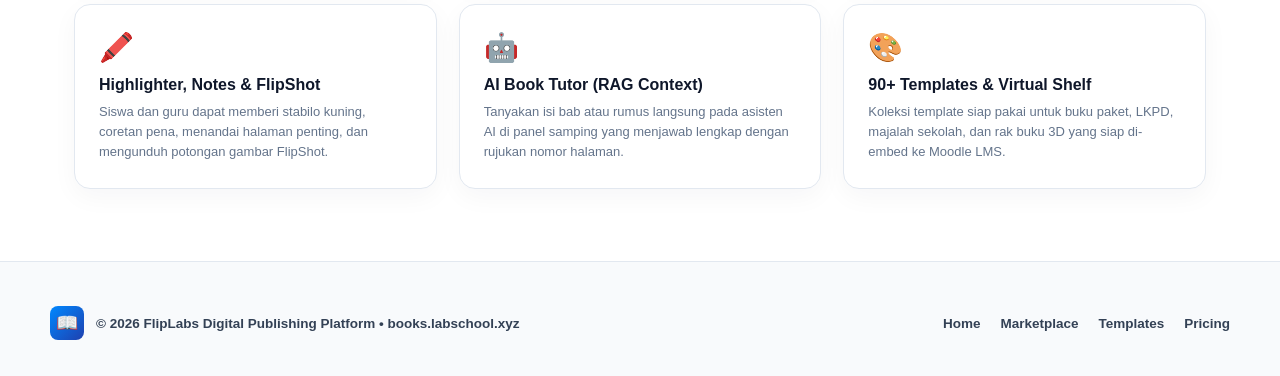
==== commit dac8c5d5: "fix: replace markdown asterisks with HTML strong/em tags in hero subtitles" ====
--- a/bookcase/index.html
+++ b/bookcase/index.html
@@ -49,7 +49,7 @@
       <p>
         Konversi dokumen PDF, Buku Paket Kurikulum Merdeka, Modul Praktikum, dan Majalah Sekolah
         menjadi Flipbook 3D realistis dengan efek lipatan halaman, pencarian rumus instan,
-        stabilo pembelajaran, proteksi kata sandi, serta **Books Marketplace** Guru & Siswa.
+        stabilo pembelajaran, proteksi kata sandi, serta <strong>Books Marketplace</strong> Guru &amp; Siswa.
       </p>
       <div class="hero-cta-row">
         <button class="btn btn-primary" style="padding:13px 26px;font-size:15px;" onclick="triggerUploadBook()">
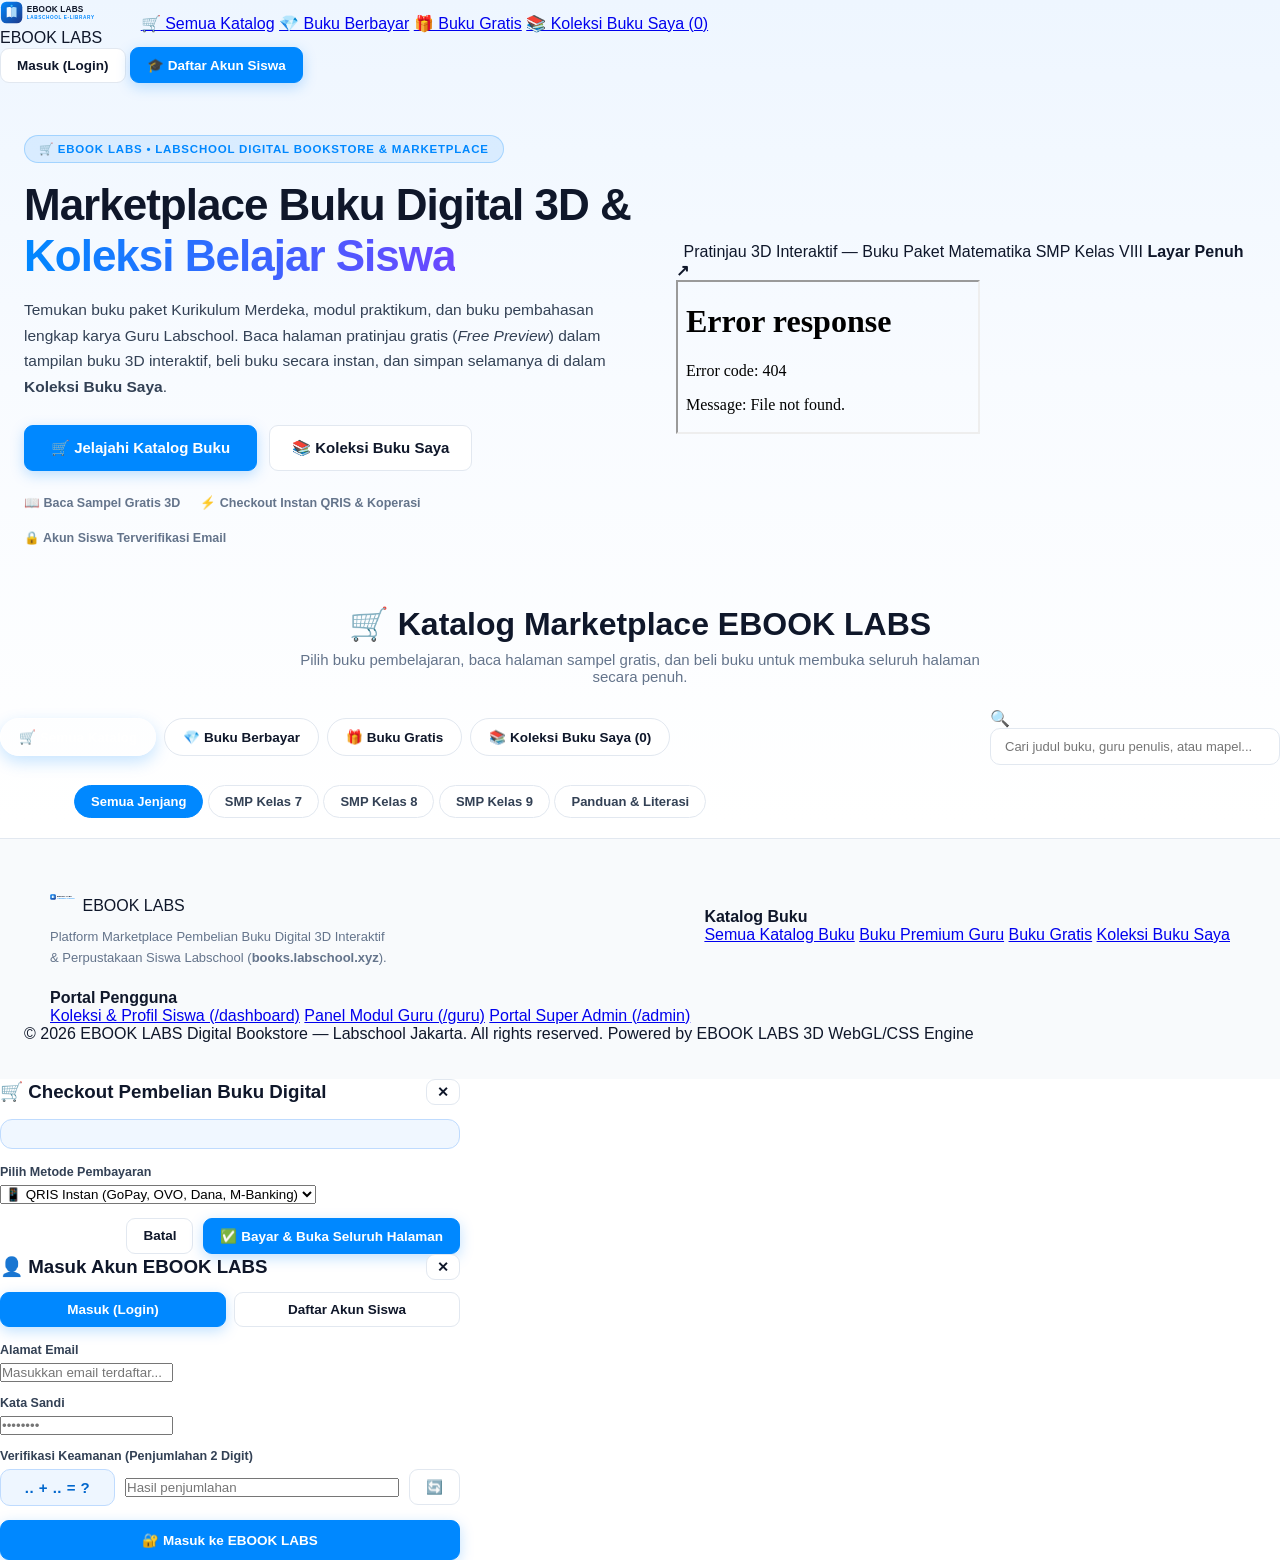
==== commit 8a980811: "feat: rebrand to EBOOK LABS, remove AI features, make main site marketplace-only, add /guru teacher " ====
--- a/bookcase/index.html
+++ b/bookcase/index.html
@@ -3,380 +3,333 @@
 <head>
   <meta charset="UTF-8">
   <meta name="viewport" content="width=device-width, initial-scale=1.0">
-  <title>FlipLabs — Interactive HTML5 Digital Publishing & 3D Flipbook Platform</title>
-  <link rel="stylesheet" href="/bookcase/bookcase.css?v=3.2">
+  <title>EBOOK LABS — Marketplace Buku Digital 3D & Koleksi Siswa Labschool</title>
+  <link rel="icon" href="/viewer/assets/branding/labschool-logo.svg">
+  <link rel="stylesheet" href="/bookcase/bookcase.css?v=3.4">
+  <style>
+    .mkt-tabs-bar {
+      display: flex;
+      justify-content: space-between;
+      align-items: center;
+      flex-wrap: wrap;
+      gap: 14px;
+      margin-bottom: 20px;
+    }
+    .mkt-tab-group {
+      display: flex;
+      gap: 8px;
+      flex-wrap: wrap;
+    }
+    .mkt-tab-btn {
+      padding: 10px 18px;
+      border-radius: 99px;
+      border: 1px solid var(--border-subtle);
+      background: #ffffff;
+      color: var(--text-muted);
+      font-size: 13.5px;
+      font-weight: 700;
+      cursor: pointer;
+      transition: all 0.18s;
+    }
+    .mkt-tab-btn.active, .mkt-tab-btn:hover {
+      background: var(--accent);
+      color: #ffffff;
+      border-color: var(--accent);
+      box-shadow: 0 6px 16px rgba(0, 136, 255, 0.22);
+    }
+    .price-pill {
+      position: absolute;
+      top: 12px;
+      right: 12px;
+      z-index: 5;
+      padding: 5px 12px;
+      border-radius: 99px;
+      font-size: 12px;
+      font-weight: 800;
+      box-shadow: 0 4px 12px rgba(15, 23, 42, 0.15);
+    }
+    .price-pill.paid {
+      background: #0088ff;
+      color: #ffffff;
+    }
+    .price-pill.free {
+      background: #10b981;
+      color: #ffffff;
+    }
+    .owned-pill {
+      position: absolute;
+      top: 12px;
+      left: 12px;
+      z-index: 5;
+      background: #0f172a;
+      color: #38bdf8;
+      padding: 4px 10px;
+      border-radius: 99px;
+      font-size: 11px;
+      font-weight: 800;
+    }
+  </style>
 </head>
 <body>
 
-  <!-- Top Navigation Bar (Bright Light Studio Theme) -->
-  <nav class="navbar">
-    <div class="nav-left">
-      <a href="/" class="brand-title">
-        <div class="brand-icon">📖</div>
-        <span>FLIPLABS</span>
+  <!-- Top Navigation Bar (Marketplace Utama Siswa) -->
+  <nav class="landing-navbar">
+    <div style="display:flex;align-items:center;gap:34px;">
+      <a href="/" class="brand-logo" style="text-decoration:none;color:inherit;">
+        <img src="/viewer/assets/branding/labschool-logo.svg" alt="EBOOK LABS">
+        <span>EBOOK LABS</span>
       </a>
-      <div class="nav-menu">
-        <a href="#features">Features ▾</a>
-        <a href="#explore">Explore</a>
-        <a href="/marketplace">Marketplace 🛒</a>
-        <a href="/templates">Templates ▾</a>
-        <a href="#ai-lab">AI Lab ▾</a>
-        <a href="/pricing">Pricing</a>
-      </div>
-    </div>
-
-    <div class="nav-actions">
-      <button class="btn" onclick="openEmbedShelf()">
-        🔗 Embed Rak
-      </button>
-      <a href="/admin" class="btn" id="navAdminBtn" style="display:none;">
-        ⚙️ Panel Manajemen
+      <div class="nav-links">
+        <a href="#katalog" onclick="setMarketTab('all')">🛒 Semua Katalog</a>
+        <a href="#katalog" onclick="setMarketTab('paid')">💎 Buku Berbayar</a>
+        <a href="#katalog" onclick="setMarketTab('free')">🎁 Buku Gratis</a>
+        <a href="#katalog" onclick="setMarketTab('collection')">📚 Koleksi Buku Saya (<span id="navCollectionCount">0</span>)</a>
+      </div>
+    </div>
+
+    <div class="nav-cta-group">
+      <a href="/dashboard" class="btn" id="navStudentPanelBtn" style="display:none;">
+        🎒 Koleksi &amp; Profil Saya
+      </a>
+      <a href="/guru" class="btn" id="navGuruPanelBtn" style="display:none;background:#eff6ff;color:#0088ff;border-color:#bfdbfe;">
+        👩‍🏫 Panel Modul Guru
+      </a>
+      <a href="/admin" class="btn" id="navSuperAdminBtn" style="display:none;background:#fef3c7;color:#92400e;border-color:#fde68a;">
+        🛡️ Super Admin
       </a>
       <button id="navAuthBtn" class="btn" onclick="openAuthModal('login')">
-        Sign in
+        Masuk (Login)
       </button>
-      <button class="btn btn-primary" onclick="triggerUploadBook()">
-        Try for Free (Upload PDF)
+      <button id="navRegisterBtn" class="btn btn-primary" onclick="openAuthModal('register')">
+        🎓 Daftar Akun Siswa
       </button>
     </div>
   </nav>
 
-  <!-- Hero Split Section -->
+  <!-- Hero Split Section (Marketplace Pembelian Buku) -->
   <section class="landing-hero">
     <div>
-      <span class="hero-tag">✨ INTERACTIVE HTML5 DIGITAL PUBLISHING PLATFORM</span>
-      <h1>Make a Flipbook with Ease — <span>Ubah PDF Jadi Buku 3D Interaktif</span></h1>
+      <span class="hero-tag">🛒 EBOOK LABS • LABSCHOOL DIGITAL BOOKSTORE &amp; MARKETPLACE</span>
+      <h1>Marketplace Buku Digital 3D &amp; <span>Koleksi Belajar Siswa</span></h1>
       <p>
-        Konversi dokumen PDF, Buku Paket Kurikulum Merdeka, Modul Praktikum, dan Majalah Sekolah
-        menjadi Flipbook 3D realistis dengan efek lipatan halaman, pencarian rumus instan,
-        stabilo pembelajaran, proteksi kata sandi, serta <strong>Books Marketplace</strong> Guru &amp; Siswa.
+        Temukan buku paket Kurikulum Merdeka, modul praktikum, dan buku pembahasan lengkap karya Guru Labschool.
+        Baca halaman pratinjau gratis (<em>Free Preview</em>) dalam tampilan buku 3D interaktif, beli buku secara instan,
+        dan simpan selamanya di dalam <strong>Koleksi Buku Saya</strong>.
       </p>
       <div class="hero-cta-row">
-        <button class="btn btn-primary" style="padding:13px 26px;font-size:15px;" onclick="triggerUploadBook()">
-          📤 Upload PDF (Try for Free)
-        </button>
-        <a href="/marketplace" class="btn" style="padding:13px 22px;font-size:15px;">
-          🛒 Books Marketplace
+        <a href="#katalog" class="btn btn-primary" style="padding:13px 26px;font-size:15px;">
+          🛒 Jelajahi Katalog Buku
         </a>
-        <a href="/templates" class="btn" style="padding:13px 22px;font-size:15px;">
-          🎨 Templates
+        <a href="#katalog" onclick="setMarketTab('collection')" class="btn" style="padding:13px 22px;font-size:15px;">
+          📚 Koleksi Buku Saya
         </a>
       </div>
       <div class="hero-trust-row">
-        <span>⚡ Konversi Multi-Tier WebP Instan</span>
-        <span>🔒 Proteksi Sandi & Verifikasi Email XOAUTH2</span>
-        <span>🛒 Marketplace Guru & Koleksi Siswa</span>
-      </div>
-    </div>
-
-    <!-- Live Interactive 3D Flipbook Preview Stage -->
-    <div class="hero-preview-frame">
-      <div class="frame-topbar">
-        <div class="frame-dots">
-          <i style="background:#ef4444;"></i>
-          <i style="background:#f59e0b;"></i>
-          <i style="background:#10b981;"></i>
-        </div>
-        <span>Live 3D Interactive Demo — Buku Siswa Matematika Kurikulum Merdeka</span>
-        <a href="/view/sd5-matematika-kurmer#p=6" style="color:#0088ff;text-decoration:none;font-weight:700;">Layar Penuh ↗</a>
-      </div>
-      <iframe src="/view/sd5-matematika-kurmer#p=6" width="100%" height="410" frameborder="0" allowfullscreen></iframe>
+        <span>📖 Baca Sampel Gratis 3D</span>
+        <span>⚡ Checkout Instan QRIS &amp; Koperasi</span>
+        <span>🔒 Akun Siswa Terverifikasi Email</span>
+      </div>
+    </div>
+
+    <!-- Live Interactive 3D Book Preview Frame -->
+    <div class="hero-demo-frame">
+      <div class="hero-demo-bar">
+        <div class="dot red"></div>
+        <div class="dot yellow"></div>
+        <div class="dot green"></div>
+        <span style="margin-left:8px;">Pratinjau 3D Interaktif — Buku Paket Matematika SMP Kelas VIII</span>
+        <a href="/view/smp8-matematika#p=1" style="margin-left:auto;color:var(--accent);text-decoration:none;font-weight:700;">Layar Penuh ↗</a>
+      </div>
+      <iframe src="/view/smp8-matematika#p=1" title="EBOOK LABS 3D Book Preview" loading="lazy"></iframe>
     </div>
   </section>
 
-  <!-- 4-Step How It Works -->
-  <section id="solutions" class="steps-section">
-    <div class="steps-grid">
-      <div class="step-card">
-        <div class="step-num">1</div>
-        <h3>Upload Dokumen PDF</h3>
-        <p>Unggah file PDF buku paket, LKPD, atau modul. Sistem otomatis memecah halaman ke multi-resolusi WebP.</p>
-      </div>
-      <div class="step-card">
-        <div class="step-num">2</div>
-        <h3>Pilih Template & Harga Jual</h3>
-        <p>Gunakan tema Metro 3D, ekstrak Daftar Isi otomatis, dan tentukan apakah buku bersifat Gratis atau Berbayar di Marketplace.</p>
-      </div>
-      <div class="step-card">
-        <div class="step-num">3</div>
-        <h3>Proteksi Sandi & AI Tutor</h3>
-        <p>Aktifkan kata sandi buku rahasia, stabilo catatan siswa, serta asisten tanya-jawab AI per halaman.</p>
-      </div>
-      <div class="step-card">
-        <div class="step-num">4</div>
-        <h3>Share, Jual & Embed LMS</h3>
-        <p>Bagikan tautan langsung <code>#p=1</code>, jual modul di Marketplace, atau sematkan kode <code>&lt;iframe&gt;</code> ke Moodle LMS.</p>
-      </div>
-    </div>
-  </section>
-
-  <!-- Explore Virtual Bookcase Section -->
-  <section id="explore">
-    <div class="section-head">
-      <h2>Explore Interactive 3D Virtual Bookcase</h2>
-      <p>Jelajahi katalog buku digital Kurikulum Merdeka, modul premium karya guru, dan koleksi buku siswa.</p>
-    </div>
-
-    <div class="filter-bar">
-      <div class="filter-pills">
-        <button class="pill active" data-cat="ALL">Semua Kategori</button>
+  <!-- Main Books Marketplace Catalog & Student Collection -->
+  <section id="katalog" class="bookcase-wrap" style="padding-top:16px;">
+    <div class="section-head" style="margin-bottom:24px;">
+      <h2>🛒 Katalog Marketplace EBOOK LABS</h2>
+      <p>Pilih buku pembelajaran, baca halaman sampel gratis, dan beli buku untuk membuka seluruh halaman secara penuh.</p>
+    </div>
+
+    <!-- Marketplace Tabs & Search -->
+    <div class="mkt-tabs-bar">
+      <div class="mkt-tab-group">
+        <button class="mkt-tab-btn active" data-mtab="all" onclick="setMarketTab('all')">🛒 Semua Katalog</button>
+        <button class="mkt-tab-btn" data-mtab="paid" onclick="setMarketTab('paid')">💎 Buku Berbayar</button>
+        <button class="mkt-tab-btn" data-mtab="free" onclick="setMarketTab('free')">🎁 Buku Gratis</button>
+        <button class="mkt-tab-btn" data-mtab="collection" onclick="setMarketTab('collection')">📚 Koleksi Buku Saya (<span id="tabCollectionCount">0</span>)</button>
+      </div>
+
+      <div class="search-box" style="min-width:290px;">
+        <span>🔍</span>
+        <input type="text" id="bookSearchInput" placeholder="Cari judul buku, guru penulis, atau mapel...">
+      </div>
+    </div>
+
+    <!-- Category Filter Pills -->
+    <div class="filter-bar" style="margin-bottom:20px;">
+      <div class="category-pills" id="categoryPills">
+        <button class="pill active" data-cat="ALL">Semua Jenjang</button>
+        <button class="pill" data-cat="SMP Kelas 7">SMP Kelas 7</button>
         <button class="pill" data-cat="SMP Kelas 8">SMP Kelas 8</button>
-        <button class="pill" data-cat="Panduan Umum">Panduan Umum</button>
-      </div>
-
-      <div class="filter-pills">
-        <button class="pill active" data-tier="ALL">Semua Plan</button>
-        <button class="pill" data-tier="enterprise">Enterprise</button>
-        <button class="pill" data-tier="pro">Pro</button>
-        <button class="pill" data-tier="basic">Basic</button>
-      </div>
-
-      <div class="search-box">
-        <input id="shelfSearch" type="text" placeholder="🔍 Cari judul buku, mata pelajaran, atau penulis...">
-      </div>
-    </div>
-
-    <main class="bookcase-container">
-      <div id="shelfGrid" class="shelf-row"></div>
-    </main>
-  </section>
-
-  <!-- Core Features & AI Lab Section -->
-  <section id="features" class="features-section">
-    <div class="section-head" id="ai-lab">
-      <h2>Powerful Features for Modern Digital Publishing</h2>
-      <p>Dirancang khusus untuk kebutuhan akademik, perpustakaan digital sekolah, dan marketplace modul guru-siswa.</p>
-    </div>
-    <div class="features-grid">
-      <div class="feat-card">
-        <div class="feat-icon">📖</div>
-        <h3>4-Layer Diagonal Paper Curl</h3>
-        <p>Animasi lipatan kertas 3D realistis 60 FPS lengkap dengan efek suara lembaran kertas Web Audio API dan bayangan silinder.</p>
-      </div>
-      <div class="feat-card">
-        <div class="feat-icon">🛒</div>
-        <h3>Teacher & Student Marketplace</h3>
-        <p>Guru dapat menjual buku/modul digital dengan pratinjau halaman gratis, dan siswa dapat membeli serta menyimpan buku ke Koleksi Pribadi.</p>
-      </div>
-      <div class="feat-card">
-        <div class="feat-icon">🔒</div>
-        <h3>Password Protected Books & OTP</h3>
-        <p>Kunci buku ujian dengan kata sandi terenkripsi, verifikasi email registrasi via Google Workspace XOAUTH2, dan Captcha penjumlahan.</p>
-      </div>
-      <div class="feat-card">
-        <div class="feat-icon">🖍️</div>
-        <h3>Highlighter, Notes & FlipShot</h3>
-        <p>Siswa dan guru dapat memberi stabilo kuning, coretan pena, menandai halaman penting, dan mengunduh potongan gambar FlipShot.</p>
-      </div>
-      <div class="feat-card">
-        <div class="feat-icon">🤖</div>
-        <h3>AI Book Tutor (RAG Context)</h3>
-        <p>Tanyakan isi bab atau rumus langsung pada asisten AI di panel samping yang menjawab lengkap dengan rujukan nomor halaman.</p>
-      </div>
-      <div class="feat-card">
-        <div class="feat-icon">🎨</div>
-        <h3>90+ Templates & Virtual Shelf</h3>
-        <p>Koleksi template siap pakai untuk buku paket, LKPD, majalah sekolah, dan rak buku 3D yang siap di-embed ke Moodle LMS.</p>
-      </div>
+        <button class="pill" data-cat="SMP Kelas 9">SMP Kelas 9</button>
+        <button class="pill" data-cat="Panduan Umum">Panduan &amp; Literasi</button>
+      </div>
+    </div>
+
+    <!-- 3D Wooden Bookcase Shelf Grid -->
+    <div class="bookshelf-cabinet">
+      <div id="booksGrid" class="books-grid"></div>
     </div>
   </section>
 
   <!-- Footer -->
   <footer class="site-footer">
     <div class="footer-inner">
-      <div style="display:flex;align-items:center;gap:12px;">
-        <div class="brand-icon">📖</div>
-        <span style="font-size:13.5px;font-weight:700;color:var(--text-body);">© 2026 FlipLabs Digital Publishing Platform • books.labschool.xyz</span>
-      </div>
-      <div style="display:flex;gap:20px;font-size:13.5px;font-weight:600;">
-        <a href="/" style="color:var(--text-body);text-decoration:none;">Home</a>
-        <a href="/marketplace" style="color:var(--text-body);text-decoration:none;">Marketplace</a>
-        <a href="/templates" style="color:var(--text-body);text-decoration:none;">Templates</a>
-        <a href="/pricing" style="color:var(--text-body);text-decoration:none;">Pricing</a>
-      </div>
+      <div class="footer-col">
+        <div class="brand-logo" style="margin-bottom:12px;">
+          <img src="/viewer/assets/branding/labschool-logo.svg" alt="EBOOK LABS" style="width:28px;height:28px;">
+          <span>EBOOK LABS</span>
+        </div>
+        <p style="font-size:13px;color:var(--text-dim);line-height:1.6;max-width:340px;">
+          Platform Marketplace Pembelian Buku Digital 3D Interaktif &amp; Perpustakaan Siswa Labschool (<strong>books.labschool.xyz</strong>).
+        </p>
+      </div>
+      <div class="footer-col">
+        <h4>Katalog Buku</h4>
+        <a href="#katalog" onclick="setMarketTab('all')">Semua Katalog Buku</a>
+        <a href="#katalog" onclick="setMarketTab('paid')">Buku Premium Guru</a>
+        <a href="#katalog" onclick="setMarketTab('free')">Buku Gratis</a>
+        <a href="#katalog" onclick="setMarketTab('collection')">Koleksi Buku Saya</a>
+      </div>
+      <div class="footer-col">
+        <h4>Portal Pengguna</h4>
+        <a href="/dashboard">Koleksi &amp; Profil Siswa (/dashboard)</a>
+        <a href="/guru">Panel Modul Guru (/guru)</a>
+        <a href="/admin">Portal Super Admin (/admin)</a>
+      </div>
+    </div>
+    <div class="footer-bottom">
+      <span>© 2026 EBOOK LABS Digital Bookstore — Labschool Jakarta. All rights reserved.</span>
+      <span>Powered by EBOOK LABS 3D WebGL/CSS Engine</span>
     </div>
   </footer>
 
-  <!-- Login, Registration & Email Verification Modal -->
-  <div id="authModal" class="modal-overlay">
-    <div class="modal-box" style="max-width:450px;">
+  <!-- Modal Checkout Pembelian Buku -->
+  <div id="buyModal" class="modal-backdrop">
+    <div class="modal-card" style="max-width:460px;">
       <div style="display:flex;justify-content:space-between;align-items:center;margin-bottom:14px;">
-        <h3 id="authModalTitle">👤 Masuk Akun FlipLabs</h3>
-        <button class="btn" style="padding:4px 10px;" onclick="document.getElementById('authModal').classList.remove('open')">✕</button>
-      </div>
-
-      <div id="authRequirementBanner" style="display:none;margin-bottom:14px;padding:10px 12px;border-radius:9px;background:#fefce8;border:1px solid #fde047;color:#854d0e;font-size:12.5px;font-weight:600;line-height:1.45;"></div>
-
-      <div id="authTabsWrap" style="display:grid;grid-template-columns:1fr 1fr;gap:8px;margin-bottom:16px;">
-        <button id="tabBtnLogin" class="btn btn-primary" style="justify-content:center;" onclick="switchAuthTab('login')">Masuk (Login)</button>
-        <button id="tabBtnRegister" class="btn" style="justify-content:center;" onclick="switchAuthTab('register')">Daftar Baru</button>
-      </div>
-
-      <!-- 1. Login Form (with 2-Digit Math Addition Captcha) -->
+        <h3>🛒 Checkout Pembelian Buku Digital</h3>
+        <button class="btn" onclick="closeBuyModal()" style="padding:4px 10px;">✕</button>
+      </div>
+      <div id="buyBookSummary" style="background:#f0f7ff;border:1px solid #bfdbfe;border-radius:12px;padding:14px;margin-bottom:16px;"></div>
+      <form id="buyBookForm">
+        <input type="hidden" id="buyBookId">
+        <div class="form-row">
+          <label>Pilih Metode Pembayaran</label>
+          <select id="buyPaymentMethod">
+            <option value="QRIS Labschool Pay">📱 QRIS Instan (GoPay, OVO, Dana, M-Banking)</option>
+            <option value="VA Mandiri / BCA">🏦 Virtual Account Bank (Mandiri / BCA / BNI)</option>
+            <option value="Saldo Koperasi Siswa">🏫 Saldo Kartu Pelajar / Koperasi Labschool</option>
+          </select>
+        </div>
+        <div id="buyStatusMsg" style="font-size:13px;font-weight:700;color:#0088ff;margin-bottom:12px;"></div>
+        <div style="display:flex;justify-content:flex-end;gap:10px;">
+          <button type="button" class="btn" onclick="closeBuyModal()">Batal</button>
+          <button type="submit" id="btnConfirmBuy" class="btn btn-primary">✅ Bayar &amp; Buka Seluruh Halaman</button>
+        </div>
+      </form>
+    </div>
+  </div>
+
+  <!-- Modal Login & Registrasi Khusus Siswa (2-Digit Math Captcha + XOAUTH2 Email Verification) -->
+  <div id="authModal" class="modal-backdrop">
+    <div class="modal-card" style="max-width:460px;">
+      <div style="display:flex;justify-content:space-between;align-items:center;margin-bottom:12px;">
+        <h3 id="authModalTitle">👤 Masuk Akun EBOOK LABS</h3>
+        <button class="btn" onclick="closeAuthModal()" style="padding:4px 10px;">✕</button>
+      </div>
+
+      <div id="authNoticeBanner" style="display:none;background:#eff6ff;border:1px solid #93c5fd;color:#1e40af;padding:10px 12px;border-radius:10px;font-size:12.5px;margin-bottom:14px;line-height:1.5;"></div>
+
+      <div id="authTabSwitchRow" style="display:flex;gap:8px;margin-bottom:16px;">
+        <button id="tabBtnLogin" class="btn btn-primary" style="flex:1;justify-content:center;" onclick="switchAuthTab('login')">Masuk (Login)</button>
+        <button id="tabBtnRegister" class="btn" style="flex:1;justify-content:center;" onclick="switchAuthTab('register')">Daftar Akun Siswa</button>
+      </div>
+
+      <!-- Form Login with 2-Digit Addition Captcha -->
       <form id="loginForm">
         <div class="form-row">
           <label>Alamat Email</label>
-          <input id="loginEmail" type="email" class="form-control" placeholder="Masukkan email terdaftar..." required>
+          <input type="email" id="loginEmail" placeholder="Masukkan email terdaftar..." required>
         </div>
         <div class="form-row">
           <label>Kata Sandi</label>
-          <input id="loginPassword" type="password" class="form-control" placeholder="••••••••" required>
+          <input type="password" id="loginPassword" placeholder="••••••••" required>
         </div>
         <div class="form-row">
           <label>Verifikasi Keamanan (Penjumlahan 2 Digit)</label>
-          <div class="captcha-row">
-            <div id="loginCaptchaQuestion" class="captcha-badge">.. + .. = ?</div>
-            <input id="loginCaptchaAnswer" type="number" class="form-control" placeholder="Hasil penjumlahan" required>
-            <button type="button" class="btn" onclick="loadLoginCaptcha()" title="Ganti Soal Captcha">🔄</button>
+          <div style="display:flex;gap:10px;align-items:center;">
+            <div id="loginCaptchaQuestion" style="background:#eef6ff;border:1px solid #bfdbfe;color:#0066cc;font-weight:800;font-size:15px;padding:9px 14px;border-radius:10px;min-width:115px;text-align:center;letter-spacing:0.5px;">
+              .. + .. = ?
+            </div>
+            <input type="number" id="loginCaptchaAnswer" placeholder="Hasil penjumlahan" required style="flex:1;">
+            <button type="button" class="btn" onclick="loadLoginCaptcha()" title="Ganti Soal">🔄</button>
           </div>
         </div>
-        <div id="loginStatus" style="font-size:12.5px;color:#dc2626;font-weight:600;margin-bottom:10px;"></div>
-        <button type="submit" class="btn btn-primary" style="width:100%;justify-content:center;padding:11px;">
-          🔐 Masuk ke FlipLabs
+        <div id="loginErrorMsg" style="color:#ef4444;font-size:12.5px;margin-bottom:10px;"></div>
+        <button type="submit" class="btn btn-primary" style="width:100%;justify-content:center;padding:11px;">🔐 Masuk ke EBOOK LABS</button>
+      </form>
+
+      <!-- Form Registrasi Khusus Siswa (Non-Guru) -->
+      <form id="registerForm" style="display:none;">
+        <div style="background:#f8fafc;border:1px solid #e2e8f0;color:#475569;padding:10px 12px;border-radius:10px;font-size:12px;margin-bottom:12px;line-height:1.45;">
+          🎓 <strong>Pendaftaran Akun Siswa Pembeli Buku</strong><br>
+          Pendaftaran di halaman utama dikhususkan untuk <strong>Siswa</strong>. Akun Guru ditentukan dan didaftarkan secara resmi oleh Administrator.
+        </div>
+        <div class="form-row">
+          <label>Nama Lengkap Siswa</label>
+          <input type="text" id="regName" placeholder="Contoh: Budi Santoso" required>
+        </div>
+        <div class="form-row">
+          <label>Alamat Email Aktif (Untuk Pengiriman Kode OTP)</label>
+          <input type="email" id="regEmail" placeholder="nama@labschool.sch.id / gmail.com" required>
+        </div>
+        <div class="form-row">
+          <label>Unit Sekolah / Kelas</label>
+          <input type="text" id="regUnit" value="SMP Labschool Jakarta" required>
+        </div>
+        <div class="form-row">
+          <label>Buat Kata Sandi (Min. 6 Karakter)</label>
+          <input type="password" id="regPassword" placeholder="Minimal 6 karakter" required>
+        </div>
+        <div id="regErrorMsg" style="color:#ef4444;font-size:12.5px;margin-bottom:10px;"></div>
+        <button type="submit" id="btnSubmitRegister" class="btn btn-primary" style="width:100%;justify-content:center;padding:11px;">
+          📧 Daftar Sebagai Siswa &amp; Kirim OTP
         </button>
       </form>
 
-      <!-- 2. Registration Form -->
-      <form id="registerForm" style="display:none;">
-        <div class="form-row">
-          <label>Nama Lengkap</label>
-          <input id="regName" type="text" class="form-control" placeholder="Nama Guru / Siswa" required>
-        </div>
-        <div class="form-row">
-          <label>Alamat Email Aktif (Untuk Pengiriman Kode OTP)</label>
-          <input id="regEmail" type="email" class="form-control" placeholder="nama@labschool.sch.id / gmail.com" required>
-        </div>
-        <div style="display:grid;grid-template-columns:1fr 1fr;gap:10px;">
-          <div class="form-row">
-            <label>Peran (Role)</label>
-            <select id="regRole" class="form-control">
-              <option value="siswa">Siswa (Pembeli & Koleksi Buku)</option>
-              <option value="guru">Guru / Penulis (Bisa Jual Buku)</option>
-            </select>
-          </div>
-          <div class="form-row">
-            <label>Unit Labschool</label>
-            <input id="regUnit" type="text" class="form-control" value="SMP Labschool Jakarta">
-          </div>
-        </div>
-        <div class="form-row">
-          <label>Kata Sandi (Minimal 6 Karakter)</label>
-          <input id="regPassword" type="password" class="form-control" placeholder="Minimal 6 karakter" required>
-        </div>
-        <div id="regStatus" style="font-size:12.5px;color:#dc2626;font-weight:600;margin-bottom:10px;"></div>
-        <button id="btnSubmitRegister" type="submit" class="btn btn-primary" style="width:100%;justify-content:center;padding:11px;">
-          📧 Daftar & Kirim Kode Verifikasi Email
+      <!-- Form Verifikasi OTP Email 6 Digit -->
+      <form id="verifyOtpForm" style="display:none;">
+        <div style="background:#eff6ff;border:1px solid #bfdbfe;color:#1e3a8a;padding:12px;border-radius:10px;font-size:12.5px;margin-bottom:14px;line-height:1.5;">
+          📧 Kode verifikasi 6 digit telah dikirim melalui <b>admin@labschool.xyz</b> ke:<br>
+          <strong id="verifyEmailTarget" style="color:#0088ff;"></strong>
+        </div>
+        <div class="form-row">
+          <label>Masukkan Kode Verifikasi OTP (6 Digit)</label>
+          <input type="text" id="verifyOtpInput" maxlength="6" placeholder="Contoh: 482910" required style="font-size:20px;font-weight:900;letter-spacing:6px;text-align:center;">
+        </div>
+        <div id="verifyOtpErrorMsg" style="color:#ef4444;font-size:12.5px;margin-bottom:10px;"></div>
+        <button type="submit" class="btn btn-primary" style="width:100%;justify-content:center;padding:11px;margin-bottom:8px;">
+          ✅ Verifikasi Email &amp; Aktifkan Akun Siswa
+        </button>
+        <button type="button" class="btn" style="width:100%;justify-content:center;" onclick="resendVerificationOtp()">
+          🔄 Kirim Ulang Kode OTP
         </button>
       </form>
-
-      <!-- 3. Email Verification OTP Form -->
-      <form id="verifyEmailForm" style="display:none;">
-        <div style="background:#eff6ff;border:1px solid #bfdbfe;border-radius:12px;padding:14px;margin-bottom:14px;font-size:13px;color:#1e3a8a;">
-          📧 Kode verifikasi 6 digit telah dikirim melalui <b>admin@labschool.xyz</b> ke:<br>
-          <b id="verifyTargetEmail" style="font-size:14px;color:#0088ff;"></b>
-        </div>
-        <div class="form-row">
-          <label>Masukkan Kode Verifikasi OTP (6 Digit)</label>
-          <input id="verifyOtpInput" type="text" maxlength="6" class="form-control" placeholder="Contoh: 482915" style="font-size:20px;font-weight:900;letter-spacing:6px;text-align:center;" required>
-        </div>
-        <div id="verifyStatus" style="font-size:12.5px;color:#dc2626;font-weight:600;margin-bottom:10px;"></div>
-        <button type="submit" class="btn btn-primary" style="width:100%;justify-content:center;padding:11px;margin-bottom:8px;">
-          ✅ Verifikasi Email & Aktifkan Akun
-        </button>
-        <div style="display:flex;justify-content:space-between;align-items:center;">
-          <button type="button" class="btn" style="font-size:12px;padding:6px 10px;" onclick="resendEmailOtp()">🔄 Kirim Ulang OTP</button>
-          <button type="button" class="btn" style="font-size:12px;padding:6px 10px;" onclick="switchAuthTab('login')">← Kembali ke Login</button>
-        </div>
-      </form>
     </div>
   </div>
 
-  <!-- Upload & Convert PDF Modal (With Teacher Marketplace Selling Options) -->
-  <div id="uploadModal" class="modal-overlay">
-    <div class="modal-box">
-      <div style="display:flex;justify-content:space-between;align-items:center;margin-bottom:14px;">
-        <h3>📤 Unggah PDF & Terbitkan Buku 3D</h3>
-        <button class="btn" style="padding:4px 10px;" onclick="document.getElementById('uploadModal').classList.remove('open')">✕</button>
-      </div>
-      <form id="uploadForm">
-        <div class="form-row">
-          <label>File Dokumen PDF</label>
-          <input id="pdfFile" type="file" accept="application/pdf" class="form-control" required>
-        </div>
-        <div class="form-row">
-          <label>Judul Buku Digital</label>
-          <input id="upTitle" type="text" class="form-control" placeholder="Contoh: Buku Paket Matematika SMP Kelas 8" required>
-        </div>
-        <div style="display:grid;grid-template-columns:1fr 1fr;gap:12px;">
-          <div class="form-row">
-            <label>Penulis / Guru Penyusun</label>
-            <input id="upAuthor" type="text" class="form-control" value="Tim Guru Labschool">
-          </div>
-          <div class="form-row">
-            <label>Kategori / Kelas</label>
-            <input id="upCategory" type="text" class="form-control" value="SMP Kelas 8">
-          </div>
-        </div>
-        <div style="display:grid;grid-template-columns:1fr 1fr;gap:12px;">
-          <div class="form-row">
-            <label>Mata Pelajaran</label>
-            <input id="upSubject" type="text" class="form-control" value="Matematika">
-          </div>
-          <div class="form-row">
-            <label>Tingkat Lisensi Fitur (Plan)</label>
-            <select id="upTier" class="form-control">
-              <option value="enterprise">ENTERPRISE (Full + AI Tutor + DRM)</option>
-              <option value="pro">PRO (Guru + Stabilo + FlipShot + Download)</option>
-              <option value="basic">BASIC (Siswa Baca 3D Standar)</option>
-            </select>
-          </div>
-        </div>
-        <div style="display:grid;grid-template-columns:1fr 1fr;gap:12px;background:#f0f7ff;padding:12px;border-radius:10px;border:1px solid #bfdbfe;margin-bottom:14px;">
-          <div class="form-row" style="margin-bottom:0;">
-            <label>🛒 Harga Jual Buku (Rp) <small>(0 = Gratis)</small></label>
-            <input id="upPrice" type="number" min="0" step="1000" class="form-control" value="0" placeholder="Misal: 45000">
-          </div>
-          <div class="form-row" style="margin-bottom:0;">
-            <label>📖 Jml Halaman Preview Gratis</label>
-            <input id="upPreviewPages" type="number" min="1" max="50" class="form-control" value="3">
-          </div>
-        </div>
-        <div class="form-row">
-          <label>🔒 Kata Sandi Proteksi Buku (Opsional — Kosongkan jika tanpa password)</label>
-          <input id="upPassword" type="text" class="form-control" placeholder="Kosongkan bila tidak dikunci sandi">
-        </div>
-        <div id="uploadStatus" style="font-size:12.5px;color:#0088ff;font-weight:600;margin:10px 0;"></div>
-        <div style="display:flex;justify-content:flex-end;gap:10px;margin-top:14px;">
-          <button type="button" class="btn" onclick="document.getElementById('uploadModal').classList.remove('open')">Batal</button>
-          <button id="btnSubmitUpload" type="submit" class="btn btn-primary">🚀 Proses & Terbitkan Flipbook</button>
-        </div>
-      </form>
-    </div>
-  </div>
-
-  <!-- Embed Modal -->
-  <div id="embedModal" class="modal-overlay">
-    <div class="modal-box">
-      <div style="display:flex;justify-content:space-between;align-items:center;margin-bottom:14px;">
-        <h3 id="embedModalTitle">🔗 Sematkan ke Moodle LMS</h3>
-        <button class="btn" style="padding:4px 10px;" onclick="document.getElementById('embedModal').classList.remove('open')">✕</button>
-      </div>
-      <div class="form-row">
-        <label>Tautan Langsung (Direct URL):</label>
-        <input id="embedDirectUrl" type="text" class="form-control" readonly>
-      </div>
-      <div class="form-row">
-        <label>Kode HTML Iframe (Moodle Page / Label / Book Resource):</label>
-        <textarea id="embedIframeCode" class="form-control" rows="3" readonly style="font-family:monospace;color:#0088ff;"></textarea>
-      </div>
-      <div style="display:flex;justify-content:flex-end;gap:8px;">
-        <button class="btn btn-primary" onclick="navigator.clipboard.writeText(document.getElementById('embedIframeCode').value); alert('Kode Iframe berhasil disalin!')">
-          📋 Salin Kode Iframe
-        </button>
-      </div>
-    </div>
-  </div>
-
-  <script src="/bookcase/bookcase.js?v=3.2"></script>
+  <script src="/bookcase/bookcase.js?v=3.4"></script>
 </body>
 </html>
